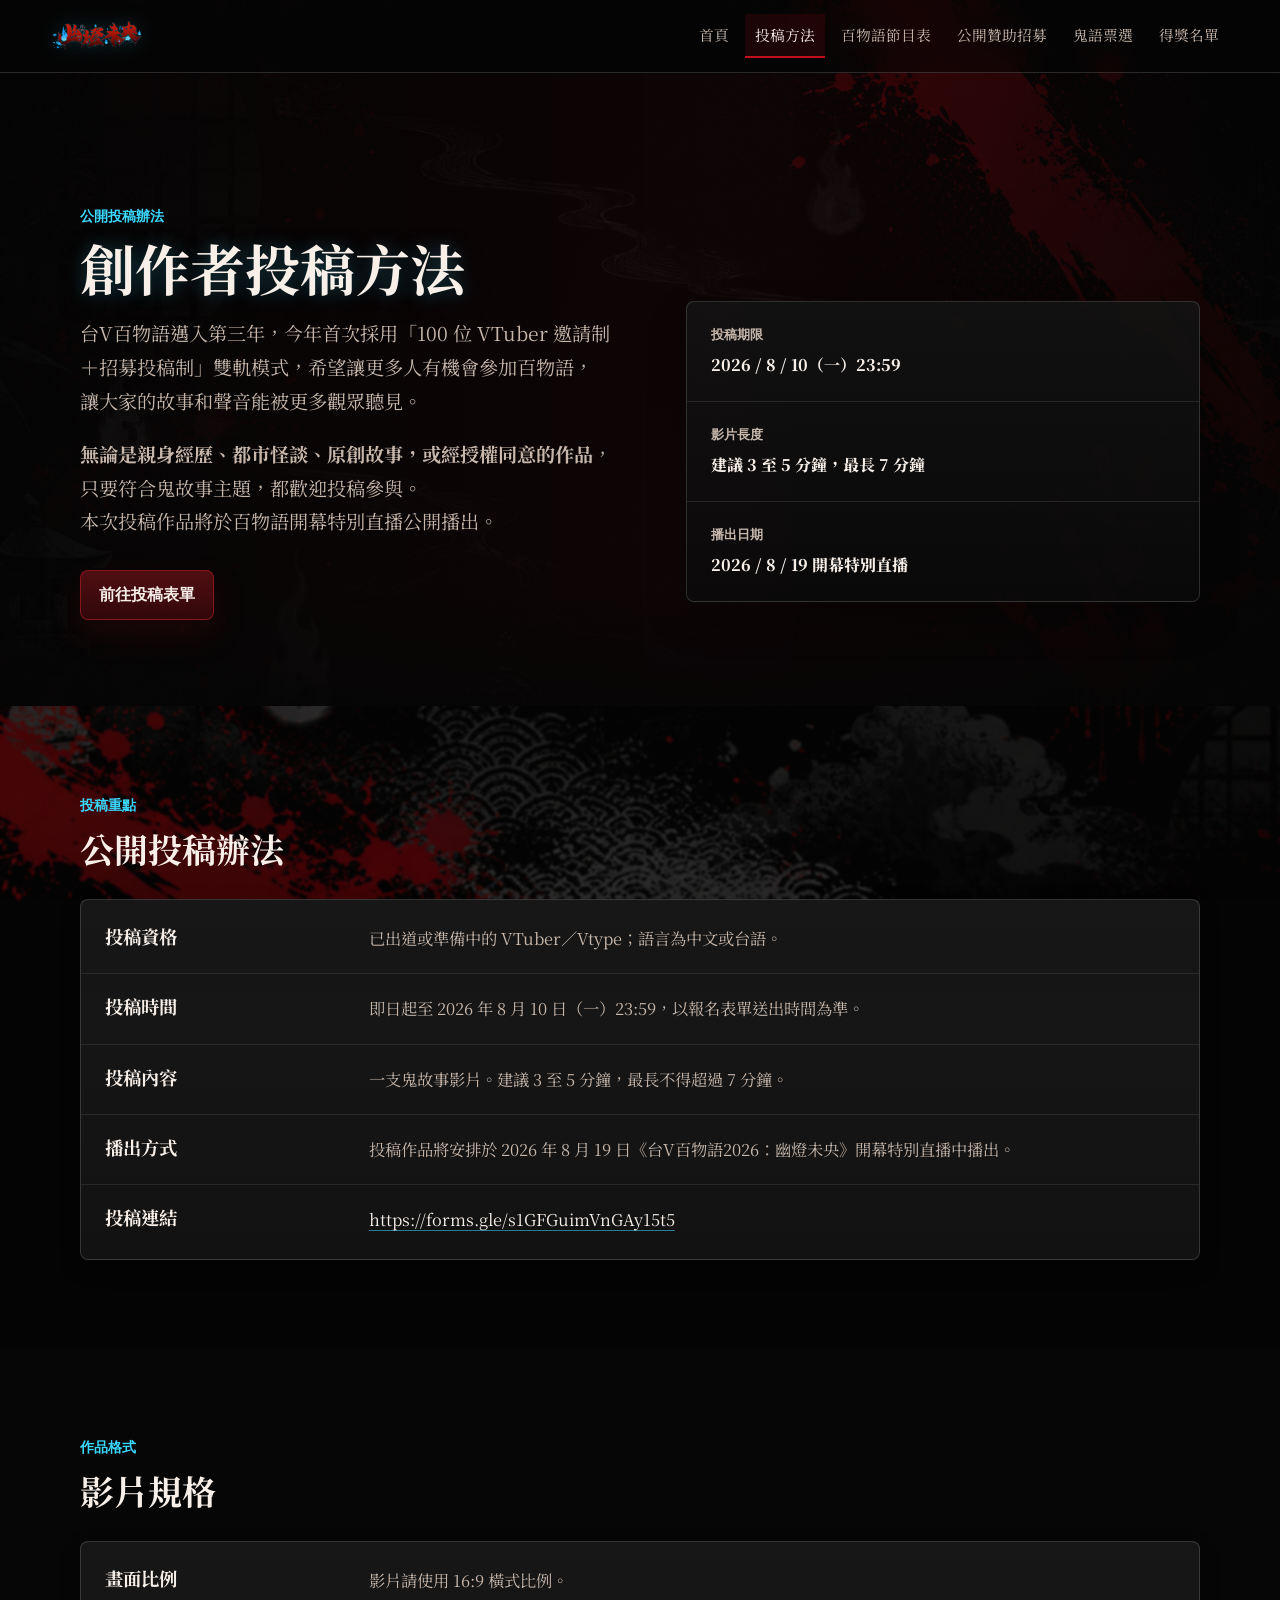
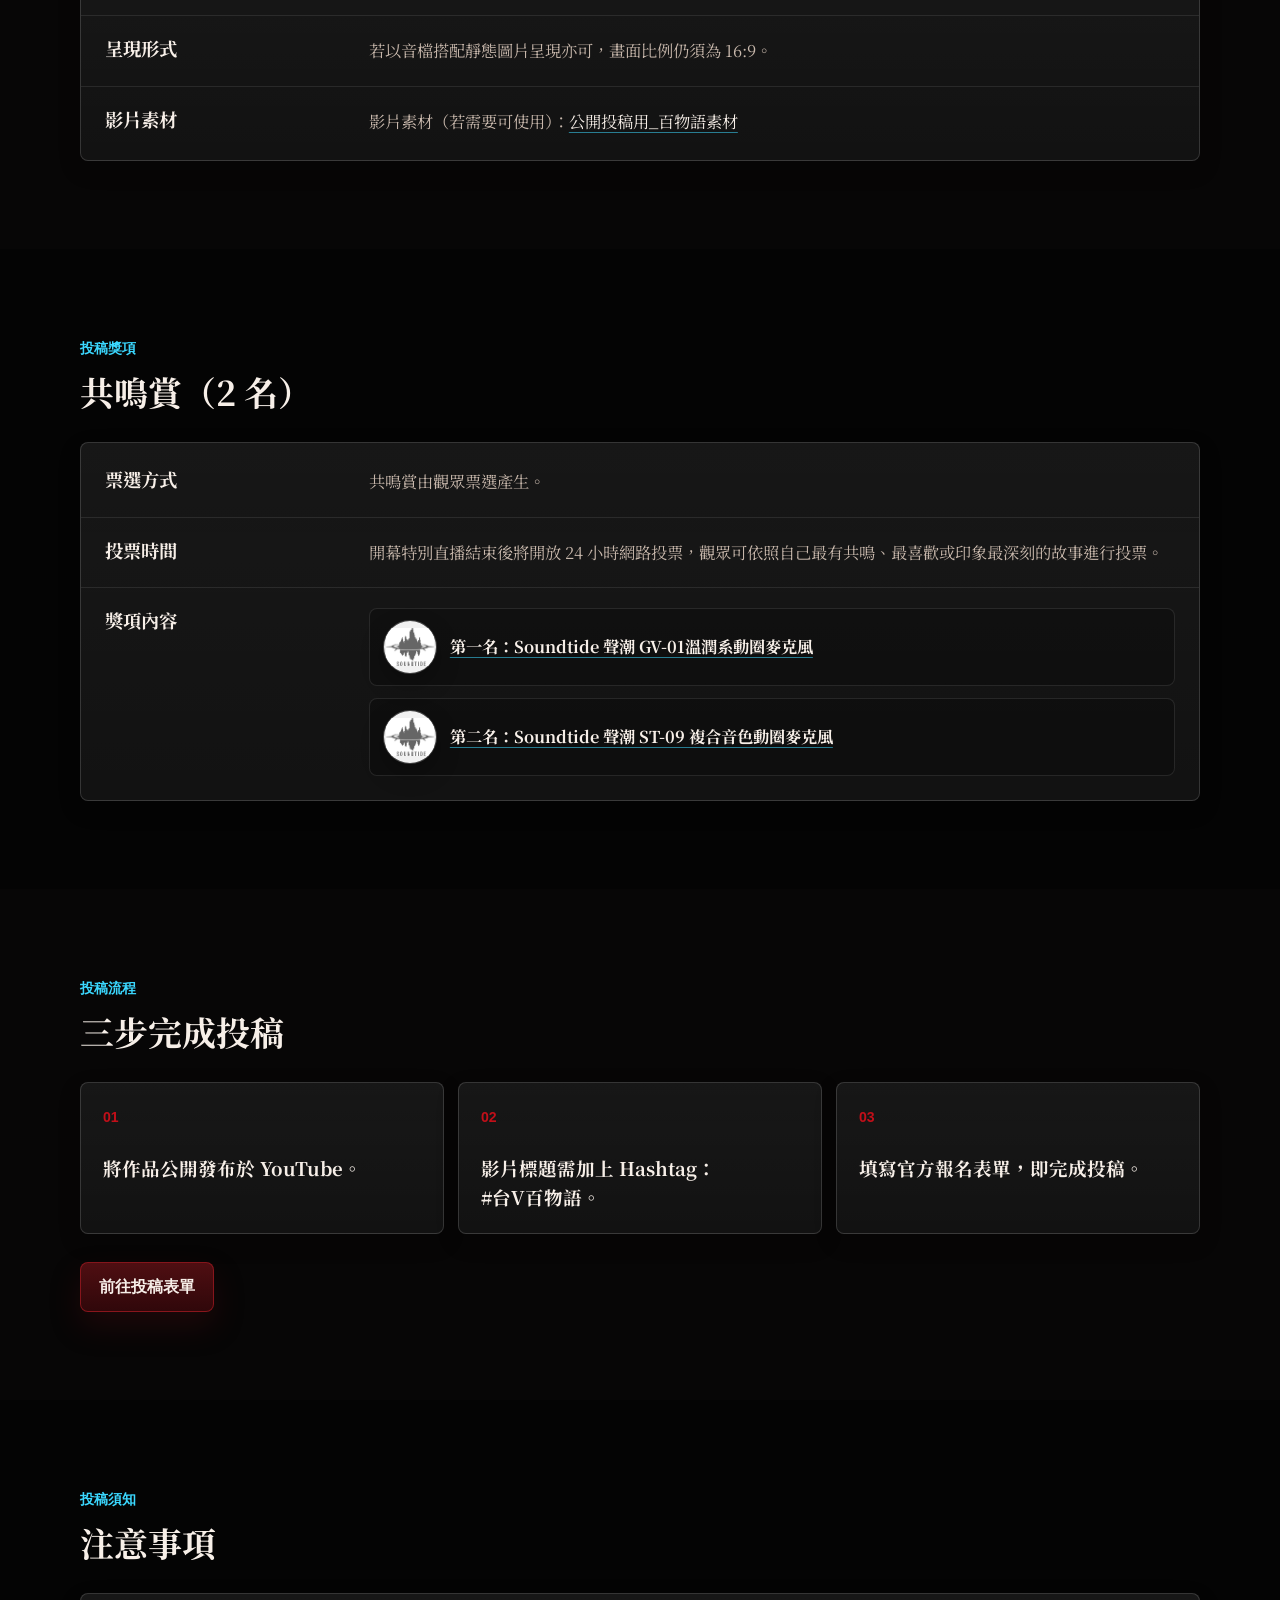
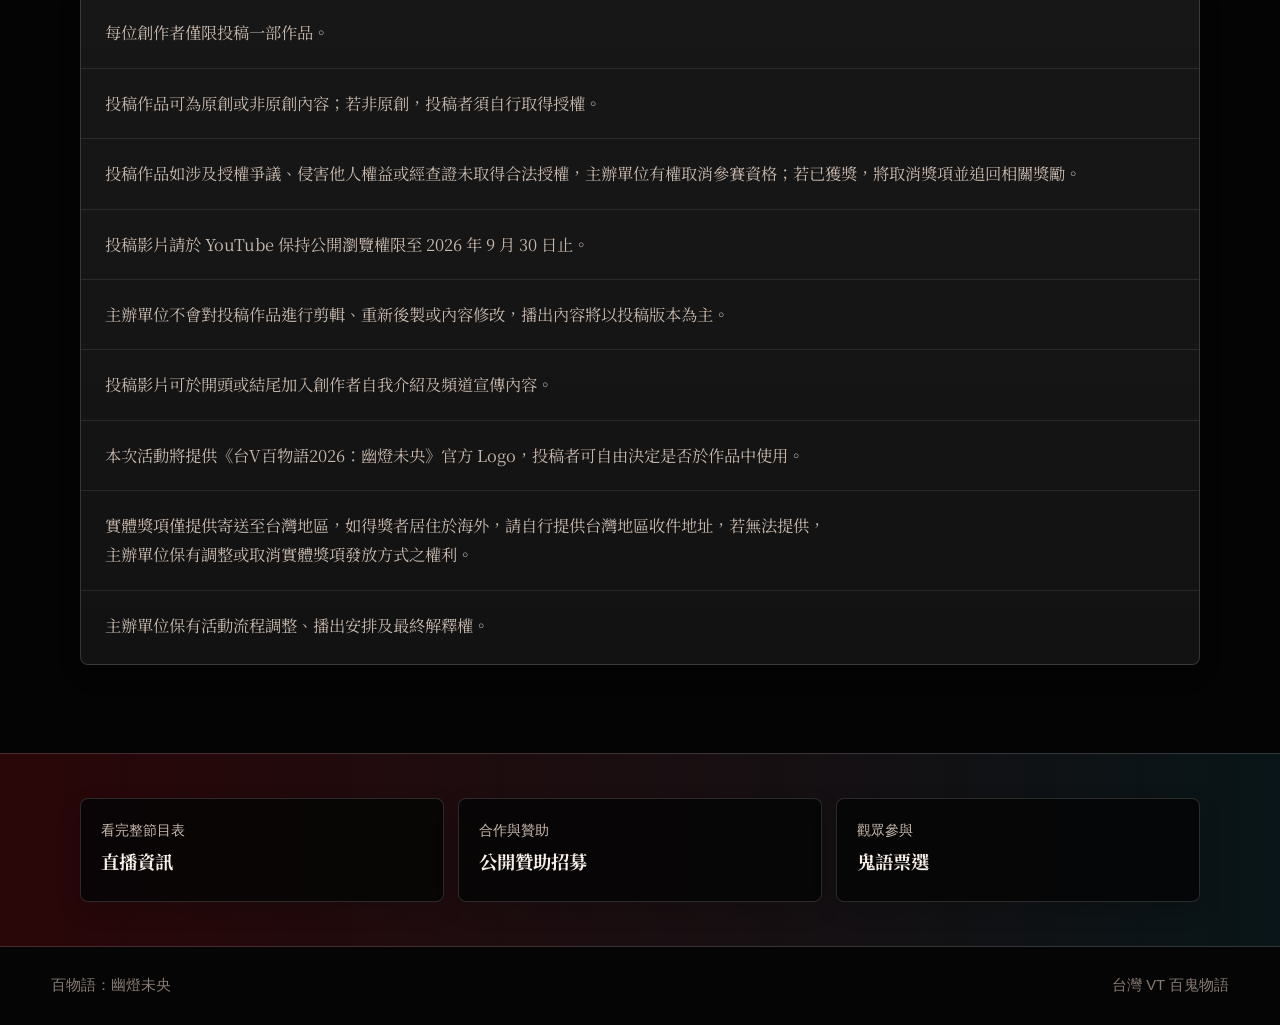
==== submission.html @ 9cfdb2f9 "Add files via upload v1.2" ====
<!doctype html>
<html lang="zh-Hant">
  <head>
    <meta charset="utf-8" />
    <meta name="viewport" content="width=device-width, initial-scale=1" />
    <title>投稿方法 | 百物語：幽燈未央</title>
    <meta
      name="description"
      content="《台V百物語2026：幽燈未央》公開投稿辦法。投稿資格、影片規格、投稿流程與注意事項整理。"
    />
    <link rel="preconnect" href="https://fonts.googleapis.com" />
    <link rel="preconnect" href="https://fonts.gstatic.com" crossorigin />
    <link
      href="https://fonts.googleapis.com/css2?family=Noto+Serif+TC:wght@400;700;900&display=swap"
      rel="stylesheet"
    />
    <link rel="stylesheet" href="./styles.css" />
  </head>
  <body>
    <header class="site-header">
      <a class="brand" href="./index.html" aria-label="百物語首頁">
        <img class="brand-logo" src="./assets/ee-logo.png" alt="百物語：幽燈未央" />
      </a>
      <nav class="site-nav" aria-label="主要分頁">
        <a href="./index.html">首頁</a>
        <a href="./submission.html" aria-current="page">投稿方法</a>
        <a href="./schedule.html">百物語節目表</a>
        <a href="./sponsor.html">公開贊助招募</a>
        <a href="./vote.html">鬼語票選</a>
        <a href="./winners.html">得獎名單</a>
      </nav>
    </header>

    <main id="submission">
      <section class="subpage-hero" aria-labelledby="submission-title">
        <div class="section-inner subpage-hero-inner">
          <div class="subpage-copy">
            <p class="eyebrow">公開投稿辦法</p>
            <h1 id="submission-title">
              <span class="title-line">創作者投稿方法</span>
            </h1>
            <p class="page-summary">
              台V百物語邁入第三年，今年首次採用「100 位 VTuber 邀請制＋招募投稿制」雙軌模式，希望讓更多人有機會參加百物語，讓大家的故事和聲音能被更多觀眾聽見。
            </p>
            <p class="page-summary">
              <strong>無論是親身經歷、都市怪談、原創故事，或經授權同意的作品</strong>，只要符合鬼故事主題，都歡迎投稿參與。本次投稿作品將於百物語開幕特別直播公開播出。
            </p>
            <div class="hero-actions">
              <a class="button primary" href="https://forms.gle/s1GFGuimVnGAy15t5" target="_blank" rel="noreferrer">前往投稿表單</a>
            </div>
          </div>

          <aside class="submission-cta" aria-label="投稿重點">
            <dl>
              <div>
                <dt>投稿期限</dt>
                <dd>2026 / 8 / 10（一）23:59</dd>
              </div>
              <div>
                <dt>影片長度</dt>
                <dd>建議 3 至 5 分鐘，最長 7 分鐘</dd>
              </div>
              <div>
                <dt>播出日期</dt>
                <dd>2026 / 8 / 19 開幕特別直播</dd>
              </div>
            </dl>
          </aside>
        </div>
      </section>

      <section class="section-band" aria-labelledby="details-title">
        <div class="section-inner">
          <div class="section-heading">
            <p class="eyebrow">投稿重點</p>
            <h2 id="details-title"><span class="title-line">公開投稿辦法</span></h2>
          </div>
          <article class="submission-info-card">
            <div class="info-row">
              <h3>投稿資格</h3>
              <p>已出道或準備中的 VTuber／Vtype；語言為中文或台語。</p>
            </div>
            <div class="info-row">
              <h3>投稿時間</h3>
              <p>即日起至 2026 年 8 月 10 日（一）23:59，以報名表單送出時間為準。</p>
            </div>
            <div class="info-row">
              <h3>投稿內容</h3>
              <p>一支鬼故事影片。建議 3 至 5 分鐘，最長不得超過 7 分鐘。</p>
            </div>
            <div class="info-row">
              <h3>播出方式</h3>
              <p>投稿作品將安排於 2026 年 8 月 19 日《台V百物語2026：幽燈未央》開幕特別直播中播出。</p>
            </div>
            <div class="info-row">
              <h3>投稿連結</h3>
              <p><a class="inline-link" href="https://forms.gle/s1GFGuimVnGAy15t5" target="_blank" rel="noreferrer">https://forms.gle/s1GFGuimVnGAy15t5</a></p>
            </div>
          </article>
        </div>
      </section>

      <section class="section-band" aria-labelledby="spec-title">
        <div class="section-inner">
          <div class="section-heading">
            <p class="eyebrow">作品格式</p>
            <h2 id="spec-title"><span class="title-line">影片規格</span></h2>
          </div>
          <article class="submission-info-card spec-list">
            <div class="info-row">
              <h3>畫面比例</h3>
              <p>影片請使用 16:9 橫式比例。</p>
            </div>
            <div class="info-row">
              <h3>呈現形式</h3>
              <p>若以音檔搭配靜態圖片呈現亦可，畫面比例仍須為 16:9。</p>
            </div>
            <div class="info-row">
              <h3>影片素材</h3>
              <p>影片素材（若需要可使用）：<a class="inline-link" href="https://drive.google.com/drive/folders/1rFMM-yESCsVcdBQYsyGL1mBc983gBFST?usp=sharing" target="_blank" rel="noreferrer">公開投稿用_百物語素材</a></p>
            </div>
          </article>
        </div>
      </section>

      <section class="section-band" aria-labelledby="award-title">
        <div class="section-inner">
          <div class="section-heading">
            <p class="eyebrow">投稿獎項</p>
            <h2 id="award-title"><span class="title-line">共鳴賞（2 名）</span></h2>
          </div>
          <article class="submission-info-card">
            <div class="info-row">
              <h3>票選方式</h3>
              <p>共鳴賞由觀眾票選產生。</p>
            </div>
            <div class="info-row">
              <h3>投票時間</h3>
              <p>開幕特別直播結束後將開放 24 小時網路投票，觀眾可依照自己最有共鳴、最喜歡或印象最深刻的故事進行投票。</p>
            </div>
            <div class="info-row prize-row">
              <h3>獎項內容</h3>
              <div class="prize-list">
                <div class="prize-card">
                  <span class="sponsor-dot">
                    <img src="./assets/soundtide2.jpg" alt="Soundtide 聲潮" />
                  </span>
                  <p><a class="inline-link" href="https://soundtide.tw/item/gv-01" target="_blank" rel="noreferrer">第一名：Soundtide 聲潮  GV-01溫潤系動圈麥克風</a></p>
                </div>
                <div class="prize-card">
                  <span class="sponsor-dot">
                    <img src="./assets/soundtide2.jpg" alt="Soundtide 聲潮" />
                  </span>
                  <p><a class="inline-link" href="https://soundtide.tw/item/st-09" target="_blank" rel="noreferrer">第二名：Soundtide 聲潮  ST-09 複合音色動圈麥克風</a></p>
                </div>
              </div>
            </div>
          </article>
        </div>
      </section>

      <section class="section-band" aria-labelledby="steps-title">
        <div class="section-inner">
          <div class="section-heading">
            <p class="eyebrow">投稿流程</p>
            <h2 id="steps-title"><span class="title-line">三步完成投稿</span></h2>
          </div>
          <ol class="step-list">
            <li>
              <span>01</span>
              <strong>將作品公開發布於 YouTube。</strong>
            </li>
            <li>
              <span>02</span>
              <strong>影片標題需加上 Hashtag：<br />#台V百物語。</strong>
            </li>
            <li>
              <span>03</span>
              <strong>填寫官方報名表單，即完成投稿。</strong>
            </li>
          </ol>
          <div class="section-actions">
            <a class="button primary" href="https://forms.gle/s1GFGuimVnGAy15t5" target="_blank" rel="noreferrer">前往投稿表單</a>
          </div>
        </div>
      </section>

      <section class="section-band" aria-labelledby="notice-title">
        <div class="section-inner">
          <div class="section-heading">
            <p class="eyebrow">投稿須知</p>
            <h2 id="notice-title"><span class="title-line">注意事項</span></h2>
          </div>
          <article class="submission-info-card notice-list">
            <div class="info-row">
              <p>每位創作者僅限投稿一部作品。</p>
            </div>
            <div class="info-row">
              <p>投稿作品可為原創或非原創內容；若非原創，投稿者須自行取得授權。</p>
            </div>
            <div class="info-row">
              <p>投稿作品如涉及授權爭議、侵害他人權益或經查證未取得合法授權，主辦單位有權取消參賽資格；若已獲獎，將取消獎項並追回相關獎勵。</p>
            </div>
            <div class="info-row">
              <p>投稿影片請於 YouTube 保持公開瀏覽權限至 2026 年 9 月 30 日止。</p>
            </div>
            <div class="info-row">
              <p>主辦單位不會對投稿作品進行剪輯、重新後製或內容修改，播出內容將以投稿版本為主。</p>
            </div>
            <div class="info-row">
              <p>投稿影片可於開頭或結尾加入創作者自我介紹及頻道宣傳內容。</p>
            </div>
            <div class="info-row">
              <p>本次活動將提供《台V百物語2026：幽燈未央》官方 Logo，投稿者可自由決定是否於作品中使用。</p>
            </div>
            <div class="info-row">
              <p>實體獎項僅提供寄送至台灣地區，如得獎者居住於海外，請自行提供台灣地區收件地址，若無法提供，主辦單位保有調整或取消實體獎項發放方式之權利。</p>
            </div>
            <div class="info-row">
              <p>主辦單位保有活動流程調整、播出安排及最終解釋權。</p>
            </div>
          </article>
        </div>
      </section>
    </main>

    <section class="quick-links" aria-label="其他分頁">
      <div class="section-inner quick-links-inner">
        <a href="./schedule.html">
          <span>看完整節目表</span>
          <strong>直播資訊</strong>
        </a>
        <a href="./sponsor.html">
          <span>合作與贊助</span>
          <strong>公開贊助招募</strong>
        </a>
        <a href="./vote.html">
          <span>觀眾參與</span>
          <strong>鬼語票選</strong>
        </a>
      </div>
    </section>

    <footer class="site-footer">
      <p>百物語：幽燈未央</p>
      <p>台灣 VT 百鬼物語</p>
    </footer>
  </body>
</html>
---- styles.css ----
:root {
  color-scheme: dark;
  --ink: #050505;
  --panel: #101010;
  --panel-soft: #171312;
  --line: rgba(255, 255, 255, 0.15);
  --text: #f7efe8;
  --muted: #c8b8ac;
  --dim: #897b73;
  --red: #c20f19;
  --red-deep: #72080d;
  --button-muted: #6f1318;
  --cyan: #3bd8ff;
  --gold: #d6b46a;
  --shadow: rgba(0, 0, 0, 0.65);
}

* {
  box-sizing: border-box;
}

html {
  max-width: 100%;
  overflow-x: hidden;
  overflow-x: clip;
  scroll-behavior: smooth;
  -webkit-text-size-adjust: 100%;
  text-size-adjust: 100%;
}

body {
  position: relative;
  margin: 0;
  max-width: 100%;
  overflow-x: hidden;
  overflow-x: clip;
  background: var(--ink);
  color: var(--text);
  font-family:
    "Noto Serif TC",
    "Microsoft JhengHei",
    "PingFang TC",
    serif;
  line-height: 1.75;
}

body::before {
  content: "";
  position: fixed;
  inset: 0;
  z-index: -2;
  background:
    linear-gradient(180deg, rgba(5, 5, 5, 0.17), rgba(5, 5, 5, 0.31)),
    linear-gradient(90deg, rgba(5, 5, 5, 0.05), rgba(5, 5, 5, 0.23)),
    url("./assets/main-visual-background.jpg") center top / cover no-repeat,
    var(--ink);
  pointer-events: none;
}

body::after {
  content: "";
  position: fixed;
  inset: 0;
  z-index: -1;
  background: rgba(5, 5, 5, 0.1);
  pointer-events: none;
}

a {
  color: inherit;
}

.site-header {
  position: sticky;
  top: 0;
  z-index: 20;
  display: flex;
  align-items: center;
  justify-content: space-between;
  gap: 24px;
  padding: 14px clamp(18px, 4vw, 56px);
  border-bottom: 1px solid var(--line);
  background: rgba(5, 5, 5, 0.82);
  backdrop-filter: blur(16px);
}

.brand {
  display: inline-flex;
  align-items: center;
  text-decoration: none;
  min-width: 96px;
}

.brand-logo {
  width: 92px;
  height: auto;
  object-fit: contain;
  transform: translateY(3px);
  filter: drop-shadow(0 0 10px rgba(59, 216, 255, 0.18));
}

.site-nav {
  display: flex;
  align-items: center;
  justify-content: flex-end;
  gap: 6px;
  flex-wrap: wrap;
}

.site-nav a {
  padding: 8px 10px;
  border-bottom: 2px solid transparent;
  color: var(--muted);
  font-size: 0.92rem;
  text-decoration: none;
  transition:
    border-color 160ms ease,
    color 160ms ease,
    background 160ms ease;
}

.site-nav a:hover,
.site-nav a:focus-visible,
.site-nav a[aria-current="page"] {
  color: var(--text);
  border-color: var(--red);
  background: rgba(194, 15, 25, 0.12);
}

.hero {
  position: relative;
  min-height: 88vh;
  display: grid;
  align-items: end;
  padding: 120px clamp(20px, 6vw, 84px) 72px;
  background:
    linear-gradient(90deg, rgba(4, 4, 4, 0.78) 0%, rgba(4, 4, 4, 0.48) 48%, rgba(4, 4, 4, 0.72) 100%),
    linear-gradient(180deg, rgba(4, 4, 4, 0.08) 0%, rgba(4, 4, 4, 0.58) 100%);
  overflow: hidden;
}

.hero::after {
  content: "";
  position: absolute;
  inset: auto 0 0;
  height: 130px;
  background: linear-gradient(180deg, rgba(5, 5, 5, 0), var(--ink));
  pointer-events: none;
}

.hero-shade {
  position: absolute;
  inset: 0;
  background:
    radial-gradient(circle at 20% 78%, rgba(59, 216, 255, 0.16), transparent 24%),
    radial-gradient(circle at 82% 20%, rgba(194, 15, 25, 0.22), transparent 34%);
  mix-blend-mode: screen;
  pointer-events: none;
}

.hero-bg-logo {
  position: absolute;
  top: 47%;
  left: 50%;
  z-index: 0;
  width: min(1227px, 64.8vw);
  height: auto;
  opacity: 0.59;
  transform: translate(-50%, -50%);
  filter:
    drop-shadow(0 0 28px rgba(59, 216, 255, 0.3))
    drop-shadow(0 0 54px rgba(194, 15, 25, 0.28));
  pointer-events: none;
}

.hero-content {
  position: relative;
  z-index: 1;
  width: min(920px, 100%);
}

.eyebrow {
  margin: 0 0 10px;
  color: var(--cyan);
  font-family:
    "Noto Sans TC",
    "Microsoft JhengHei",
    sans-serif;
  font-size: 0.85rem;
  font-weight: 700;
  letter-spacing: 0;
}

h1,
h2,
h3,
p {
  overflow-wrap: break-word;
  word-break: keep-all;
}

h1 {
  margin: 0;
  color: var(--text);
  font-size: clamp(2.05rem, 4.3vw, 4.65rem);
  line-height: 1.05;
  letter-spacing: 0;
  text-shadow:
    0 0 18px rgba(59, 216, 255, 0.3),
    0 8px 24px var(--shadow);
}

#hero-title {
  opacity: 0.9;
}

.title-line {
  display: inline-block;
  max-width: 100%;
}

.title-break {
  display: block;
  max-width: 100%;
}

h2 {
  margin: 0;
  font-size: clamp(1.35rem, 2.65vw, 2.8rem);
  line-height: 1.22;
  letter-spacing: 0;
}

h3 {
  margin: 0;
  font-size: 1.15rem;
  line-height: 1.35;
  letter-spacing: 0;
}

.hero-copy {
  width: min(650px, 100%);
  margin: 22px 0 0;
  color: var(--text);
  font-size: clamp(1.1rem, 2vw, 1.45rem);
  text-shadow: 0 3px 16px var(--shadow);
}

.hero-actions {
  display: flex;
  flex-wrap: wrap;
  gap: 12px;
  margin-top: 32px;
}

.button {
  display: inline-flex;
  align-items: center;
  justify-content: center;
  min-height: 46px;
  padding: 10px 18px;
  border: 1px solid var(--line);
  border-radius: 8px;
  font-family:
    "Noto Sans TC",
    "Microsoft JhengHei",
    sans-serif;
  font-weight: 700;
  text-decoration: none;
  transition:
    border-color 160ms ease,
    background 160ms ease,
    color 160ms ease,
    box-shadow 160ms ease,
    transform 160ms ease;
}

.button.primary,
.button.secondary {
  border-color: rgba(147, 24, 31, 0.86);
  background: linear-gradient(180deg, rgba(111, 19, 24, 0.7), rgba(67, 9, 13, 0.7));
  color: #f7eee8;
  box-shadow: 0 14px 30px rgba(90, 10, 14, 0.25);
}

.button:hover,
.button:focus-visible {
  border-color: rgba(214, 21, 32, 0.95);
  background: linear-gradient(180deg, rgba(211, 21, 32, 0.82), rgba(143, 9, 17, 0.82));
  color: #fff9f5;
  box-shadow: 0 16px 36px rgba(143, 9, 17, 0.36);
}

.event-facts {
  display: grid;
  grid-template-columns: repeat(3, minmax(0, 1fr));
  gap: 1px;
  width: min(720px, 100%);
  margin: 38px 0 0;
  padding: 1px;
  border: 1px solid var(--line);
  background: rgba(255, 255, 255, 0.08);
}

.event-facts div {
  padding: 14px 16px;
  background: rgba(5, 5, 5, 0.85);
}

.event-facts dt {
  color: var(--dim);
  font-family:
    "Noto Sans TC",
    "Microsoft JhengHei",
    sans-serif;
  font-size: 0.78rem;
}

.event-facts dd {
  margin: 2px 0 0;
  color: var(--text);
  font-weight: 800;
}

.organizers {
  display: flex;
  flex-wrap: wrap;
  align-items: baseline;
  gap: 10px;
  width: min(720px, 100%);
  margin-top: 12px;
  padding: 8px 12px;
  border: 1px solid rgba(255, 255, 255, 0.12);
  background: rgba(5, 5, 5, 0.85);
  font-family:
    "Noto Sans TC",
    "Microsoft JhengHei",
    sans-serif;
}

.organizers span {
  color: var(--dim);
  font-size: 0.82rem;
  font-weight: 700;
}

.organizers a {
  color: var(--dim);
  font-size: 0.82rem;
  font-weight: 700;
  text-decoration: none;
}

.organizers a:hover,
.organizers a:focus-visible {
  color: var(--text);
  text-decoration: underline;
  text-decoration-color: rgba(255, 255, 255, 0.28);
  text-underline-offset: 3px;
}

.section-inner {
  width: min(1120px, calc(100% - 40px));
  margin: 0 auto;
}

.poster-intro {
  position: relative;
  min-height: 500px;
  display: grid;
  align-items: end;
  padding: 90px 0;
  background:
    linear-gradient(90deg, rgba(5, 5, 5, 0.92), rgba(5, 5, 5, 0.38) 58%, rgba(5, 5, 5, 0.84)),
    linear-gradient(180deg, var(--ink), rgba(5, 5, 5, 0.2), var(--ink)),
    url("./assets/poster-figure.png") center / cover no-repeat;
}

.poster-intro-inner {
  position: relative;
  z-index: 3;
  width: min(920px, calc(100% - 40px));
}

.poster-candle-stack {
  position: absolute;
  top: 64%;
  left: 50%;
  z-index: 2;
  width: clamp(78px, 6.8vw, 118px);
  aspect-ratio: 1 / 2;
  transform: translate(-50%, -50%);
  filter:
    drop-shadow(0 0 18px rgba(255, 210, 150, 0.28))
    drop-shadow(0 16px 34px rgba(0, 0, 0, 0.55));
  pointer-events: none;
}

.candle-layer {
  position: absolute;
  inset: 0;
  width: 100%;
  height: 100%;
  object-fit: contain;
}

.candle-base {
  z-index: 1;
  transform: scale(1.3);
}

.candle-flame {
  z-index: 2;
  opacity: 0.5;
  transform: scale(1.15);
}

.poster-intro h2 {
  max-width: 840px;
  text-shadow: 0 6px 28px var(--shadow);
}

.poster-intro p:last-child {
  max-width: 760px;
  margin: 22px 0 0;
  color: var(--muted);
  font-size: clamp(1.05rem, 2vw, 1.28rem);
}

.section-band {
  padding: 88px 0;
  background: rgba(5, 5, 5, 0.48);
  backdrop-filter: blur(1px);
}

.section-band:nth-of-type(odd) {
  background: rgba(14, 10, 10, 0.42);
}

.text-grid {
  display: grid;
  grid-template-columns: minmax(220px, 0.75fr) minmax(0, 1.25fr);
  gap: clamp(28px, 6vw, 72px);
  align-items: start;
}

.prose {
  color: var(--muted);
  font-size: clamp(1rem, 1.5vw, 1.15rem);
}

.prose p {
  margin: 0 0 18px;
}

.section-heading {
  margin-bottom: 30px;
}

.action-grid {
  display: grid;
  grid-template-columns: repeat(3, minmax(0, 1fr));
  gap: 16px;
}

.action-grid article,
.timeline article,
.quick-links a {
  border: 1px solid var(--line);
  border-radius: 8px;
  background:
    linear-gradient(180deg, rgba(255, 255, 255, 0.045), rgba(255, 255, 255, 0.018)),
    rgba(16, 16, 16, 0.85);
  box-shadow: 0 8px 22px rgba(0, 0, 0, 0.18);
  transition:
    border-color 160ms ease,
    background 160ms ease,
    box-shadow 160ms ease;
}

.action-grid article {
  min-height: 210px;
  padding: 24px;
}

.action-number {
  display: block;
  margin-bottom: 42px;
  color: var(--red);
  font-family:
    "Noto Sans TC",
    "Microsoft JhengHei",
    sans-serif;
  font-size: 0.86rem;
  font-weight: 800;
}

.action-grid p,
.timeline p {
  margin: 12px 0 0;
  color: var(--muted);
}

.action-grid article:hover,
.action-grid article:focus-within,
.timeline article:hover,
.timeline article:focus-within,
.quick-links a:hover,
.quick-links a:focus-visible {
  border-color: rgba(255, 255, 255, 0.34);
  background:
    linear-gradient(180deg, rgba(255, 255, 255, 0.068), rgba(255, 255, 255, 0.026)),
    rgba(22, 18, 18, 0.85);
  box-shadow:
    0 18px 32px rgba(0, 0, 0, 0.26),
    0 0 0 1px rgba(59, 216, 255, 0.04);
}

.button:active,
.quick-links a:active {
  transform: translateY(1px);
}

.inline-link {
  color: var(--text);
  text-decoration: underline;
  text-decoration-color: rgba(59, 216, 255, 0.54);
  text-decoration-thickness: 1px;
  text-underline-offset: 4px;
  transition:
    color 160ms ease,
    text-decoration-color 160ms ease;
}

.inline-link:hover,
.inline-link:focus-visible {
  color: var(--cyan);
  text-decoration-color: currentColor;
}

@media (prefers-reduced-motion: reduce) {
  *,
  *::before,
  *::after {
    transition-duration: 0.01ms !important;
    animation-duration: 0.01ms !important;
    animation-iteration-count: 1 !important;
  }
}

.schedule-heading {
  display: flex;
  align-items: end;
  justify-content: space-between;
  gap: 20px;
}

.text-link {
  color: var(--cyan);
  font-family:
    "Noto Sans TC",
    "Microsoft JhengHei",
    sans-serif;
  font-weight: 800;
  text-decoration: none;
  border-bottom: 1px solid currentColor;
}

.timeline {
  display: grid;
  gap: 18px;
}

.schedule-week {
  display: grid;
  grid-template-columns: repeat(3, minmax(0, 1fr));
  gap: 14px;
}

.timeline article {
  padding: 22px;
}

.timeline time {
  display: inline-block;
  margin-bottom: 10px;
  color: var(--gold);
  font-family:
    "Noto Sans TC",
    "Microsoft JhengHei",
    sans-serif;
  font-weight: 800;
}

.quick-links {
  padding: 44px 0;
  border-block: 1px solid var(--line);
  background:
    linear-gradient(90deg, rgba(194, 15, 25, 0.2), rgba(59, 216, 255, 0.08)),
    rgba(5, 5, 5, 0.62);
}

.quick-links-inner {
  display: grid;
  grid-template-columns: repeat(3, minmax(0, 1fr));
  gap: 14px;
}

.quick-links a {
  min-height: 104px;
  padding: 20px;
  border: 1px solid var(--line);
  border-radius: 8px;
  background: rgba(5, 5, 5, 0.85);
  text-decoration: none;
}

.quick-links span {
  display: block;
  color: var(--muted);
  font-family:
    "Noto Sans TC",
    "Microsoft JhengHei",
    sans-serif;
  font-size: 0.86rem;
}

.quick-links strong {
  display: block;
  margin-top: 6px;
  color: var(--text);
  font-size: 1.15rem;
  line-height: 1.35;
}

.site-footer {
  display: flex;
  justify-content: space-between;
  gap: 20px;
  padding: 26px clamp(20px, 4vw, 56px);
  color: var(--dim);
  background: var(--ink);
  font-family:
    "Noto Sans TC",
    "Microsoft JhengHei",
    sans-serif;
  font-size: 0.92rem;
}

.site-footer p {
  margin: 0;
}

.subpage-hero {
  position: relative;
  padding: 132px 0 86px;
  background:
    linear-gradient(90deg, rgba(5, 5, 5, 0.86), rgba(28, 8, 10, 0.46) 56%, rgba(5, 5, 5, 0.76)),
    linear-gradient(180deg, rgba(5, 5, 5, 0.16), rgba(5, 5, 5, 0.7));
  overflow: hidden;
}

.subpage-hero::after {
  content: "";
  position: absolute;
  inset: auto 0 0;
  height: 120px;
  background: linear-gradient(180deg, rgba(5, 5, 5, 0), rgba(5, 5, 5, 0.78));
  pointer-events: none;
}

.subpage-hero-inner {
  position: relative;
  z-index: 1;
  display: grid;
  grid-template-columns: minmax(0, 1fr) minmax(380px, 0.95fr);
  gap: clamp(34px, 5vw, 68px);
  align-items: end;
}

.subpage-copy {
  max-width: 780px;
}

.page-summary {
  max-width: 720px;
  margin: 20px 0 0;
  color: var(--muted);
  font-size: clamp(1.03rem, 1.55vw, 1.2rem);
}

.submission-cta {
  min-width: 0;
  transform: translateY(-18px);
  border: 1px solid var(--line);
  border-radius: 8px;
  background:
    linear-gradient(180deg, rgba(255, 255, 255, 0.05), rgba(255, 255, 255, 0.018)),
    rgba(5, 5, 5, 0.85);
  box-shadow: 0 18px 38px rgba(0, 0, 0, 0.28);
}

.submission-cta dl {
  margin: 0;
}

.submission-cta div {
  padding: 22px 24px;
  border-bottom: 1px solid rgba(255, 255, 255, 0.1);
}

.submission-cta div:last-child {
  border-bottom: 0;
}

.submission-cta dt,
.info-row p {
  color: var(--muted);
}

.submission-cta dt {
  font-family:
    "Noto Sans TC",
    "Microsoft JhengHei",
    sans-serif;
  font-size: 0.82rem;
  font-weight: 700;
}

.submission-cta dd {
  margin: 4px 0 0;
  color: var(--text);
  font-weight: 800;
}

.submission-info-card,
.step-list li {
  border: 1px solid var(--line);
  border-radius: 8px;
  background:
    linear-gradient(180deg, rgba(255, 255, 255, 0.045), rgba(255, 255, 255, 0.018)),
    rgba(16, 16, 16, 0.85);
  box-shadow: 0 8px 22px rgba(0, 0, 0, 0.18);
  transition:
    border-color 160ms ease,
    background 160ms ease,
    box-shadow 160ms ease;
}

.submission-info-card {
  padding: 4px 0;
}

.info-row {
  display: grid;
  grid-template-columns: minmax(120px, 0.3fr) minmax(0, 1fr);
  gap: 22px;
  padding: 20px 24px;
  border-bottom: 1px solid rgba(255, 255, 255, 0.09);
}

.info-row:last-child {
  border-bottom: 0;
}

.info-row h3,
.info-row p {
  margin: 0;
}

.info-row h3 {
  color: var(--text);
}

.info-row p {
  font-size: clamp(1.02rem, 1.2vw, 1.12rem);
  line-height: 1.8;
}

.prize-list {
  display: grid;
  gap: 12px;
}

.prize-card {
  display: flex;
  align-items: center;
  gap: 14px;
  min-height: 72px;
  padding: 12px 14px;
  border: 1px solid rgba(255, 255, 255, 0.1);
  border-radius: 8px;
  background: rgba(5, 5, 5, 0.28);
}

.prize-card p {
  margin: 0;
  color: var(--text);
  font-weight: 700;
  line-height: 1.55;
}

.sponsor-dot {
  flex: 0 0 auto;
  display: inline-flex;
  align-items: center;
  justify-content: center;
  width: 52px;
  height: 52px;
  border-radius: 50%;
  background: rgba(255, 255, 255, 0.94);
  overflow: hidden;
  box-shadow:
    0 0 0 1px rgba(255, 255, 255, 0.22),
    0 10px 24px rgba(0, 0, 0, 0.28);
}

.notice-list .info-row {
  grid-template-columns: 1fr;
}

.sponsor-dot img {
  width: 92%;
  height: 92%;
  object-fit: contain;
}

.step-list {
  display: grid;
  grid-template-columns: repeat(3, minmax(0, 1fr));
  gap: 14px;
  margin: 0;
  padding: 0;
  list-style: none;
}

.step-list li {
  min-height: 136px;
  padding: 22px;
}

.step-list span {
  display: block;
  margin-bottom: 24px;
  color: var(--red);
  font-family:
    "Noto Sans TC",
    "Microsoft JhengHei",
    sans-serif;
  font-size: 0.88rem;
  font-weight: 800;
}

.step-list strong {
  display: block;
  color: var(--text);
  font-size: clamp(1.16rem, 1.45vw, 1.32rem);
  line-height: 1.55;
}

.section-actions {
  margin-top: 28px;
}

.submission-info-card:hover,
.submission-info-card:focus-within,
.step-list li:hover,
.step-list li:focus-within,
.notice-list:hover,
.notice-list:focus-within {
  border-color: rgba(255, 255, 255, 0.34);
  background:
    linear-gradient(180deg, rgba(255, 255, 255, 0.068), rgba(255, 255, 255, 0.026)),
    rgba(22, 18, 18, 0.85);
  box-shadow:
    0 18px 32px rgba(0, 0, 0, 0.26),
    0 0 0 1px rgba(59, 216, 255, 0.04);
}

@media (max-width: 880px) {
  .site-header {
    align-items: flex-start;
    flex-direction: column;
    gap: 10px;
  }

  .site-nav {
    justify-content: flex-start;
  }

  .hero {
    min-height: 82vh;
    padding-top: 138px;
  }

  .event-facts,
  .action-grid,
  .schedule-week,
  .quick-links-inner,
  .text-grid,
  .subpage-hero-inner,
  .step-list {
    grid-template-columns: 1fr;
  }

  .action-grid article,
  .step-list li {
    min-height: auto;
  }

  .action-number {
    margin-bottom: 22px;
  }

}

@media (orientation: portrait) {
  body::before {
    background:
      linear-gradient(180deg, rgba(5, 5, 5, 0.22), rgba(5, 5, 5, 0.62)),
      linear-gradient(90deg, rgba(5, 5, 5, 0.08), rgba(5, 5, 5, 0.34)),
      url("./assets/main-visual-background.jpg") 62% top / auto 100vh no-repeat,
      var(--ink);
  }

  body::after {
    background: rgba(5, 5, 5, 0.02);
  }

  .section-band {
    background: rgba(5, 5, 5, 0.34);
  }

  .section-band:nth-of-type(odd) {
    background: rgba(14, 10, 10, 0.3);
  }
}

@media (max-width: 560px) {
  .site-header {
    position: relative;
    overflow-x: auto;
    padding: 14px 16px;
  }

  .brand {
    flex: 0 0 auto;
  }

  .site-nav {
    flex-wrap: nowrap;
    justify-content: flex-start;
    width: 100%;
    overflow-x: auto;
    scrollbar-width: none;
  }

  .site-nav::-webkit-scrollbar {
    display: none;
  }

  .site-nav a {
    flex: 0 0 auto;
    padding: 7px 8px;
    font-size: 0.86rem;
  }

  .hero {
    min-height: 760px;
    padding: 72px 18px 48px;
    background-position: center top;
  }

  .subpage-hero {
    padding: 78px 0 56px;
  }

  .page-summary {
    max-width: 100%;
  }

  .info-row {
    grid-template-columns: 1fr;
    gap: 6px;
    padding: 18px;
  }

  .hero-bg-logo {
    display: none;
  }

  .hero-content {
    min-width: 0;
    max-width: 100%;
  }

  h1 {
    font-size: clamp(2.35rem, 12vw, 3rem);
    word-break: normal;
  }

  #hero-title .title-line,
  .poster-intro .title-line {
    display: block;
    white-space: normal;
    word-break: normal;
  }

  #hero-title .title-line {
    max-width: 4.6em;
  }

  .hero-copy {
    max-width: 100%;
    font-size: clamp(1.02rem, 5vw, 1.18rem);
    word-break: normal;
  }

  .hero-actions {
    align-items: stretch;
    flex-direction: column;
  }

  .button {
    max-width: 100%;
    width: 100%;
  }

  .poster-intro {
    min-height: 560px;
    padding: 70px 0;
  }

  .poster-intro h2 {
    font-size: clamp(1.85rem, 8vw, 2.2rem);
  }

  .action-grid p,
  .timeline p {
    word-break: normal;
  }

  .poster-candle-stack {
    display: none;
  }

  .section-band {
    padding: 64px 0;
  }

  .section-inner,
  .poster-intro-inner {
    width: calc(100% - 32px);
  }

  .schedule-heading {
    align-items: flex-start;
    flex-direction: column;
  }

  .site-footer {
    flex-direction: column;
  }
}
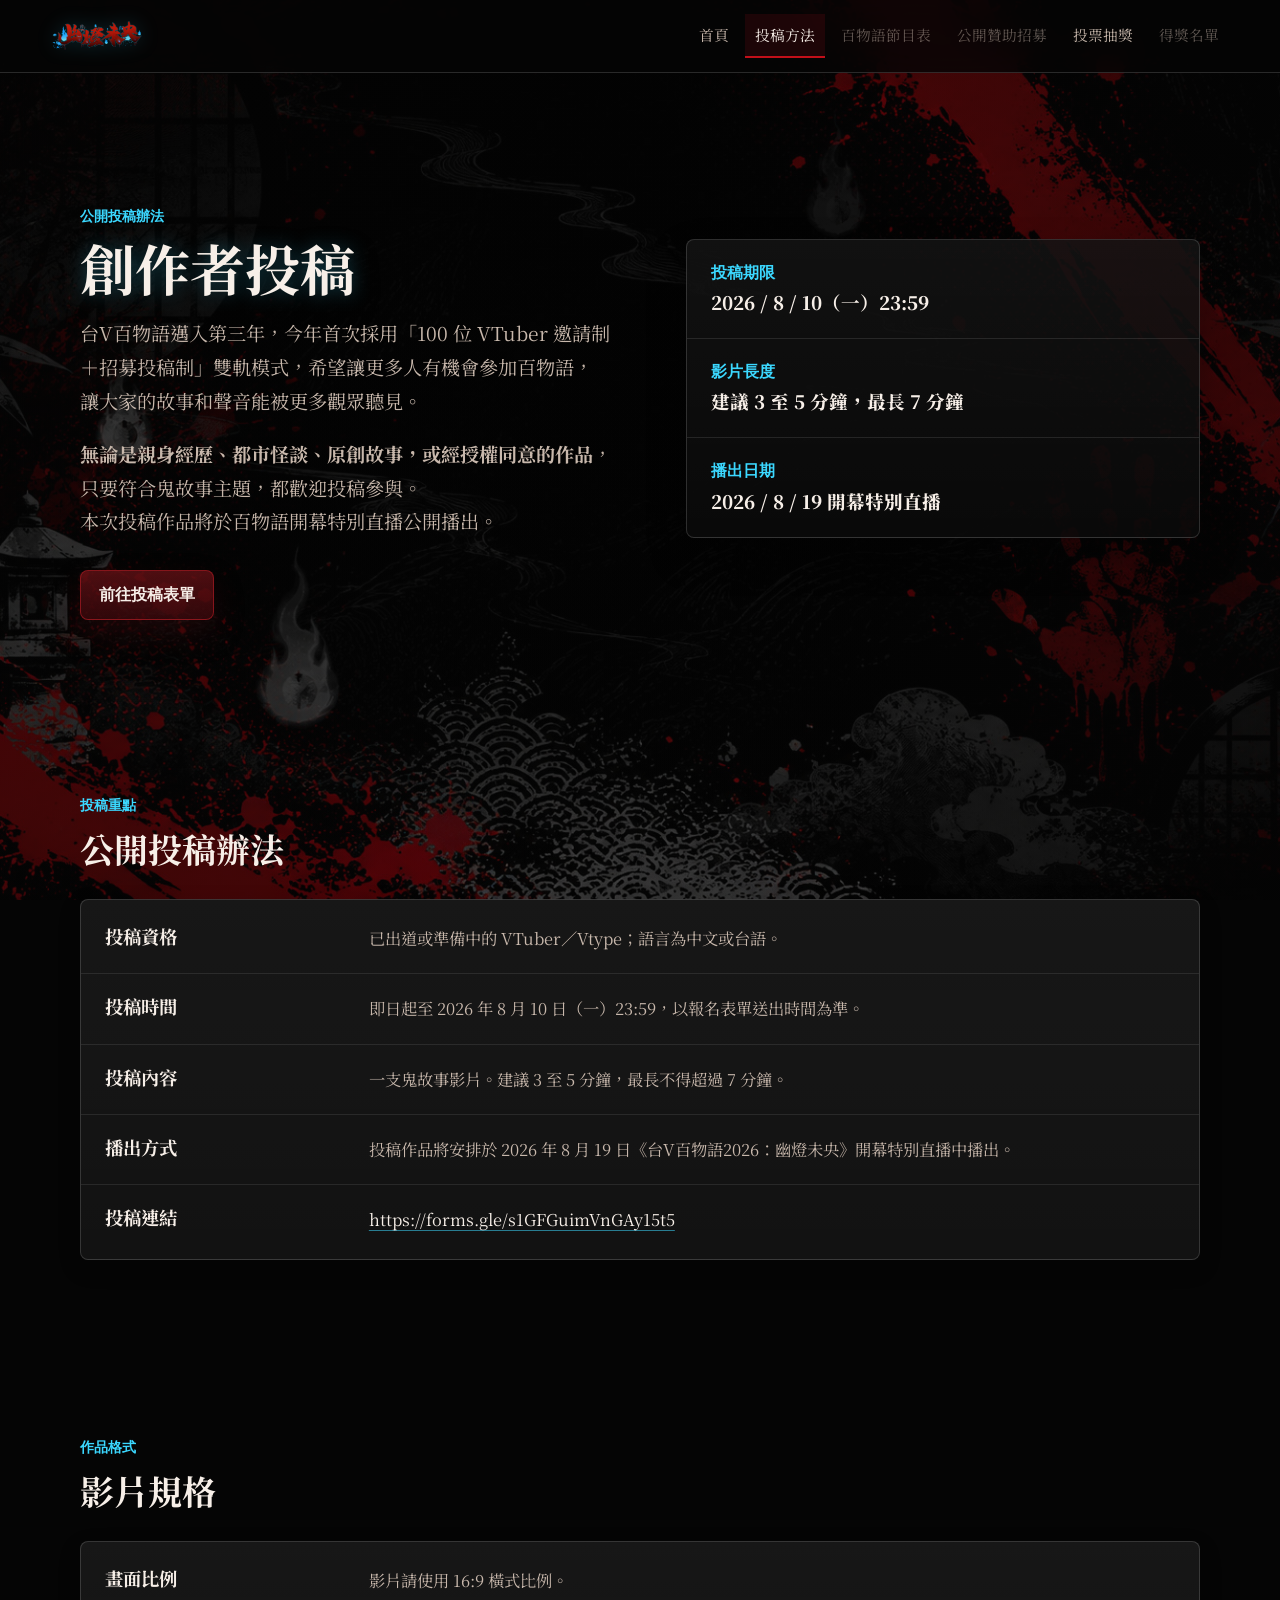
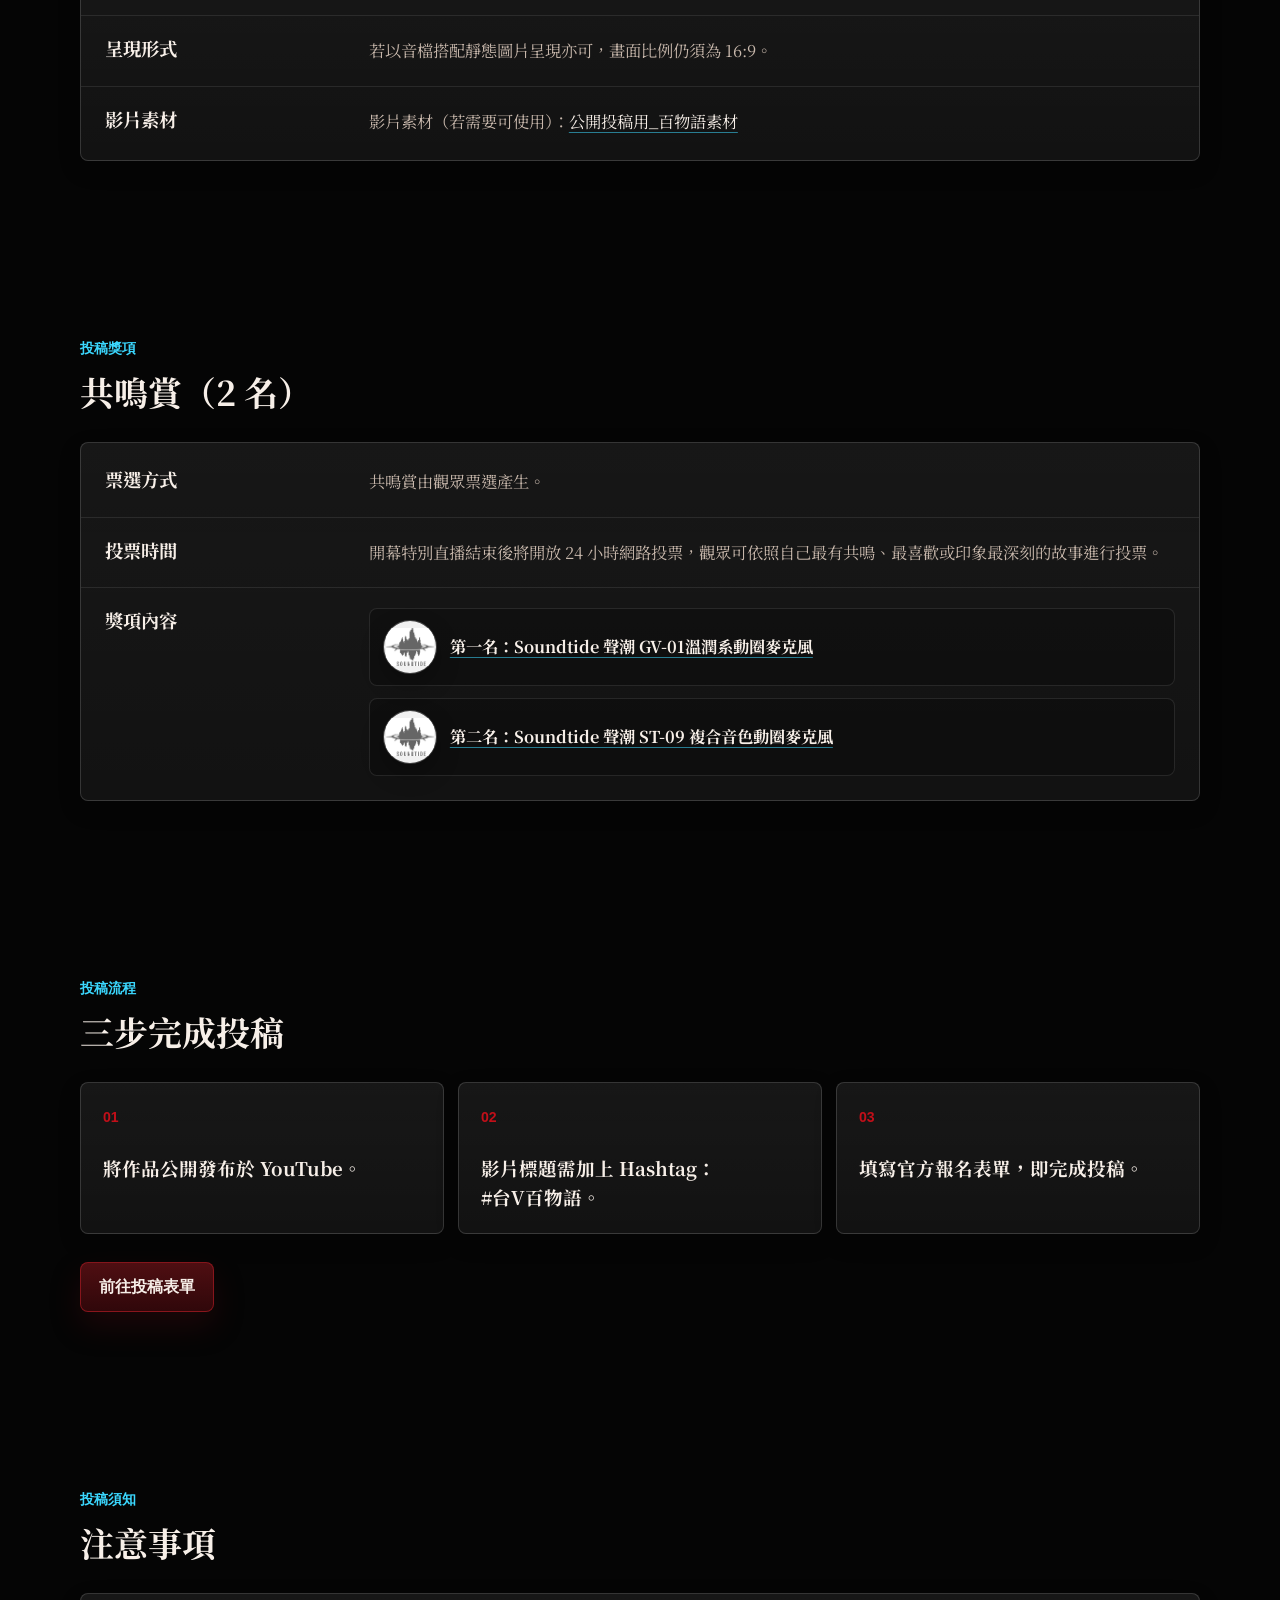
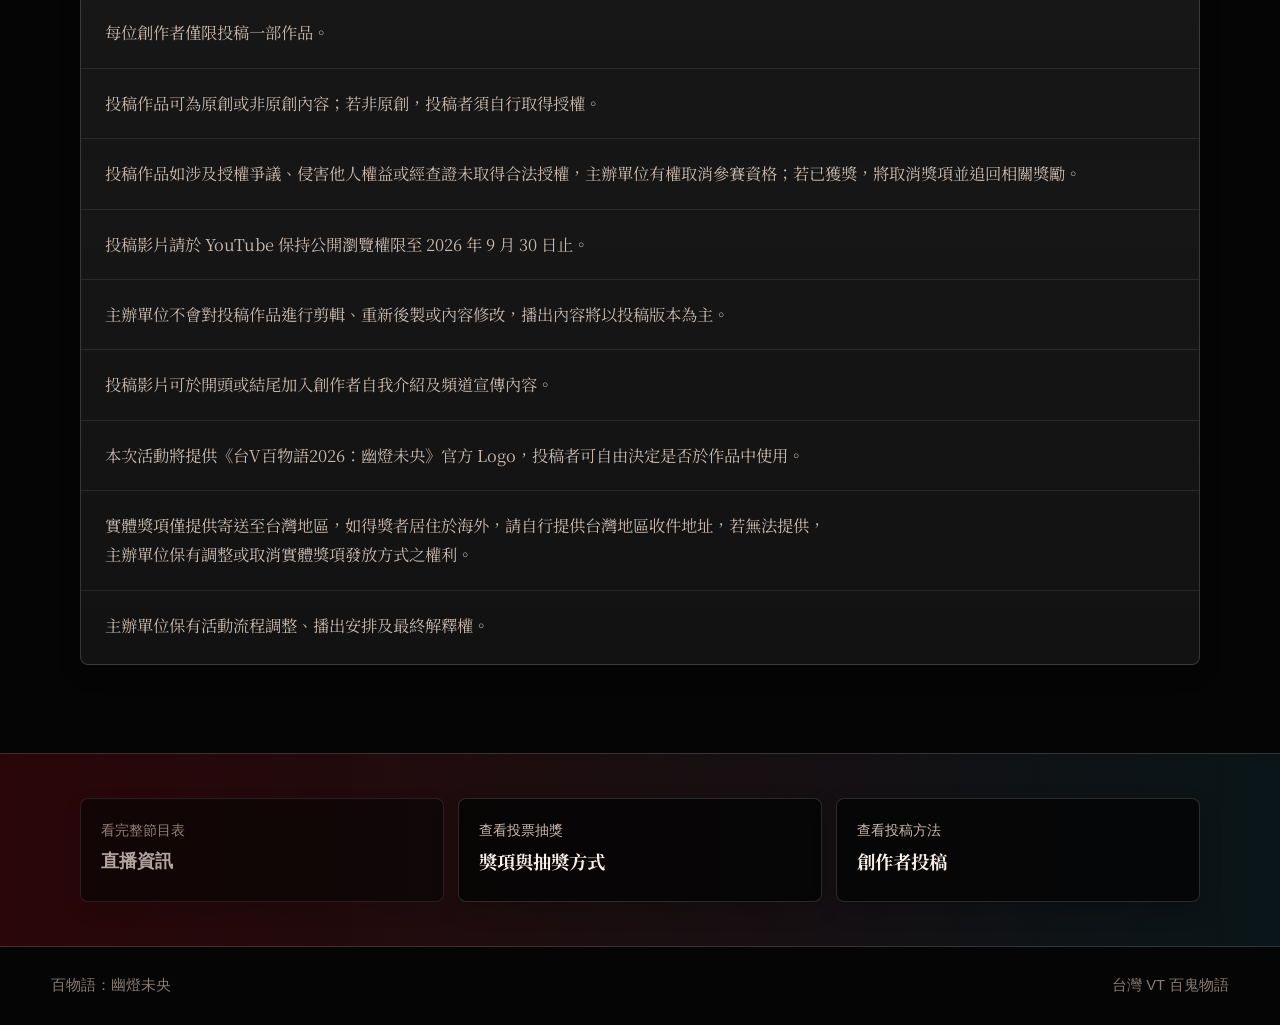
==== commit c7ea621a: "Add files via upload V1.3" ====
--- a/submission.html
+++ b/submission.html
@@ -24,10 +24,10 @@
       <nav class="site-nav" aria-label="主要分頁">
         <a href="./index.html">首頁</a>
         <a href="./submission.html" aria-current="page">投稿方法</a>
-        <a href="./schedule.html">百物語節目表</a>
-        <a href="./sponsor.html">公開贊助招募</a>
-        <a href="./vote.html">鬼語票選</a>
-        <a href="./winners.html">得獎名單</a>
+        <span class="nav-disabled" aria-disabled="true">百物語節目表</span>
+        <span class="nav-disabled" aria-disabled="true">公開贊助招募</span>
+        <a href="./vote.html">投票抽獎</a>
+        <span class="nav-disabled" aria-disabled="true">得獎名單</span>
       </nav>
     </header>
 
@@ -37,7 +37,7 @@
           <div class="subpage-copy">
             <p class="eyebrow">公開投稿辦法</p>
             <h1 id="submission-title">
-              <span class="title-line">創作者投稿方法</span>
+              <span class="title-line">創作者投稿</span>
             </h1>
             <p class="page-summary">
               台V百物語邁入第三年，今年首次採用「100 位 VTuber 邀請制＋招募投稿制」雙軌模式，希望讓更多人有機會參加百物語，讓大家的故事和聲音能被更多觀眾聽見。
@@ -226,17 +226,17 @@
 
     <section class="quick-links" aria-label="其他分頁">
       <div class="section-inner quick-links-inner">
-        <a href="./schedule.html">
+        <span class="quick-link-disabled" aria-disabled="true">
           <span>看完整節目表</span>
           <strong>直播資訊</strong>
+        </span>
+        <a href="./vote.html">
+          <span>查看投票抽獎</span>
+          <strong>獎項與抽獎方式</strong>
         </a>
-        <a href="./sponsor.html">
-          <span>合作與贊助</span>
-          <strong>公開贊助招募</strong>
-        </a>
-        <a href="./vote.html">
-          <span>觀眾參與</span>
-          <strong>鬼語票選</strong>
+        <a href="./submission.html">
+          <span>查看投稿方法</span>
+          <strong>創作者投稿</strong>
         </a>
       </div>
     </section>
--- a/styles.css
+++ b/styles.css
@@ -50,8 +50,8 @@
   inset: 0;
   z-index: -2;
   background:
-    linear-gradient(180deg, rgba(5, 5, 5, 0.17), rgba(5, 5, 5, 0.31)),
-    linear-gradient(90deg, rgba(5, 5, 5, 0.05), rgba(5, 5, 5, 0.23)),
+    linear-gradient(180deg, rgba(5, 5, 5, 0.32), rgba(5, 5, 5, 0.46)),
+    linear-gradient(90deg, rgba(5, 5, 5, 0.44), rgba(5, 5, 5, 0.3) 48%, rgba(5, 5, 5, 0.5)),
     url("./assets/main-visual-background.jpg") center top / cover no-repeat,
     var(--ink);
   pointer-events: none;
@@ -62,7 +62,7 @@
   position: fixed;
   inset: 0;
   z-index: -1;
-  background: rgba(5, 5, 5, 0.1);
+  background: rgba(5, 5, 5, 0.08);
   pointer-events: none;
 }
 
@@ -107,7 +107,10 @@
   flex-wrap: wrap;
 }
 
-.site-nav a {
+.site-nav a,
+.site-nav .nav-disabled {
+  display: inline-flex;
+  align-items: center;
   padding: 8px 10px;
   border-bottom: 2px solid transparent;
   color: var(--muted);
@@ -119,6 +122,11 @@
     background 160ms ease;
 }
 
+.site-nav .nav-disabled {
+  opacity: 0.46;
+  cursor: default;
+}
+
 .site-nav a:hover,
 .site-nav a:focus-visible,
 .site-nav a[aria-current="page"] {
@@ -129,17 +137,17 @@
 
 .hero {
   position: relative;
-  min-height: 88vh;
-  display: grid;
-  align-items: end;
-  padding: 120px clamp(20px, 6vw, 84px) 72px;
-  background:
-    linear-gradient(90deg, rgba(4, 4, 4, 0.78) 0%, rgba(4, 4, 4, 0.48) 48%, rgba(4, 4, 4, 0.72) 100%),
-    linear-gradient(180deg, rgba(4, 4, 4, 0.08) 0%, rgba(4, 4, 4, 0.58) 100%);
-  overflow: hidden;
+  min-height: auto;
+  display: grid;
+  grid-template-rows: 100svh auto;
+  align-items: start;
+  padding: 0 clamp(20px, 6vw, 84px) 84px;
+  background: transparent;
+  overflow: visible;
 }
 
 .hero::after {
+  display: none;
   content: "";
   position: absolute;
   inset: auto 0 0;
@@ -151,6 +159,7 @@
 .hero-shade {
   position: absolute;
   inset: 0;
+  z-index: 0;
   background:
     radial-gradient(circle at 20% 78%, rgba(59, 216, 255, 0.16), transparent 24%),
     radial-gradient(circle at 82% 20%, rgba(194, 15, 25, 0.22), transparent 34%);
@@ -159,14 +168,16 @@
 }
 
 .hero-bg-logo {
-  position: absolute;
-  top: 47%;
-  left: 50%;
-  z-index: 0;
-  width: min(1227px, 64.8vw);
+  position: relative;
+  grid-row: 1;
+  align-self: center;
+  justify-self: center;
+  z-index: 1;
+  width: clamp(360px, 62vw, 1227px);
+  max-width: 90vw;
   height: auto;
-  opacity: 0.59;
-  transform: translate(-50%, -50%);
+  opacity: 0.68;
+  transform: none;
   filter:
     drop-shadow(0 0 28px rgba(59, 216, 255, 0.3))
     drop-shadow(0 0 54px rgba(194, 15, 25, 0.28));
@@ -175,8 +186,10 @@
 
 .hero-content {
   position: relative;
-  z-index: 1;
+  grid-row: 2;
+  z-index: 2;
   width: min(920px, 100%);
+  margin-top: clamp(22px, 6vh, 70px);
 }
 
 .eyebrow {
@@ -251,6 +264,10 @@
   flex-wrap: wrap;
   gap: 12px;
   margin-top: 32px;
+}
+
+.hero-actions .button {
+  min-width: 7.25em;
 }
 
 .button {
@@ -291,6 +308,11 @@
   box-shadow: 0 16px 36px rgba(143, 9, 17, 0.36);
 }
 
+.button-disabled {
+  cursor: default;
+  opacity: 0.68;
+}
+
 .event-facts {
   display: grid;
   grid-template-columns: repeat(3, minmax(0, 1fr));
@@ -371,8 +393,8 @@
   align-items: end;
   padding: 90px 0;
   background:
-    linear-gradient(90deg, rgba(5, 5, 5, 0.92), rgba(5, 5, 5, 0.38) 58%, rgba(5, 5, 5, 0.84)),
-    linear-gradient(180deg, var(--ink), rgba(5, 5, 5, 0.2), var(--ink)),
+    linear-gradient(90deg, rgba(5, 5, 5, 0.82), rgba(5, 5, 5, 0.54) 58%, rgba(5, 5, 5, 0.78)),
+    linear-gradient(180deg, rgba(5, 5, 5, 0.34), rgba(5, 5, 5, 0.42)),
     url("./assets/poster-figure.png") center / cover no-repeat;
 }
 
@@ -429,12 +451,8 @@
 
 .section-band {
   padding: 88px 0;
-  background: rgba(5, 5, 5, 0.48);
-  backdrop-filter: blur(1px);
-}
-
-.section-band:nth-of-type(odd) {
-  background: rgba(14, 10, 10, 0.42);
+  background: transparent;
+  backdrop-filter: none;
 }
 
 .text-grid {
@@ -465,7 +483,8 @@
 
 .action-grid article,
 .timeline article,
-.quick-links a {
+.quick-links a,
+.quick-links .quick-link-disabled {
   border: 1px solid var(--line);
   border-radius: 8px;
   background:
@@ -566,6 +585,12 @@
   border-bottom: 1px solid currentColor;
 }
 
+.text-link-disabled {
+  color: var(--dim);
+  cursor: default;
+  border-bottom-color: rgba(137, 123, 115, 0.5);
+}
+
 .timeline {
   display: grid;
   gap: 18px;
@@ -606,13 +631,19 @@
   gap: 14px;
 }
 
-.quick-links a {
+.quick-links a,
+.quick-links .quick-link-disabled {
   min-height: 104px;
   padding: 20px;
   border: 1px solid var(--line);
   border-radius: 8px;
   background: rgba(5, 5, 5, 0.85);
   text-decoration: none;
+}
+
+.quick-links .quick-link-disabled {
+  cursor: default;
+  opacity: 0.68;
 }
 
 .quick-links span {
@@ -653,14 +684,14 @@
 
 .subpage-hero {
   position: relative;
+  min-height: 560px;
   padding: 132px 0 86px;
-  background:
-    linear-gradient(90deg, rgba(5, 5, 5, 0.86), rgba(28, 8, 10, 0.46) 56%, rgba(5, 5, 5, 0.76)),
-    linear-gradient(180deg, rgba(5, 5, 5, 0.16), rgba(5, 5, 5, 0.7));
+  background: transparent;
   overflow: hidden;
 }
 
 .subpage-hero::after {
+  display: none;
   content: "";
   position: absolute;
   inset: auto 0 0;
@@ -675,7 +706,7 @@
   display: grid;
   grid-template-columns: minmax(0, 1fr) minmax(380px, 0.95fr);
   gap: clamp(34px, 5vw, 68px);
-  align-items: end;
+  align-items: start;
 }
 
 .subpage-copy {
@@ -690,8 +721,11 @@
 }
 
 .submission-cta {
+  align-self: start;
+  margin-top: 34px;
   min-width: 0;
-  transform: translateY(-18px);
+  min-height: 256px;
+  display: flex;
   border: 1px solid var(--line);
   border-radius: 8px;
   background:
@@ -701,10 +735,16 @@
 }
 
 .submission-cta dl {
+  display: grid;
+  grid-template-rows: repeat(3, minmax(0, 1fr));
+  width: 100%;
   margin: 0;
 }
 
 .submission-cta div {
+  display: flex;
+  flex-direction: column;
+  justify-content: center;
   padding: 22px 24px;
   border-bottom: 1px solid rgba(255, 255, 255, 0.1);
 }
@@ -723,14 +763,32 @@
     "Noto Sans TC",
     "Microsoft JhengHei",
     sans-serif;
-  font-size: 0.82rem;
-  font-weight: 700;
+  color: var(--cyan);
+  font-size: clamp(0.98rem, 1.1vw, 1.08rem);
+  font-weight: 800;
+  line-height: 1.35;
 }
 
 .submission-cta dd {
-  margin: 4px 0 0;
+  margin: 6px 0 0;
   color: var(--text);
+  font-size: clamp(1.16rem, 1.35vw, 1.28rem);
   font-weight: 800;
+  line-height: 1.45;
+}
+
+.vote-prize-card {
+  min-height: 0;
+  height: 172px;
+}
+
+.vote-prize-card .vote-prize-list {
+  grid-template-rows: repeat(2, minmax(0, 1fr));
+}
+
+.vote-prize-card .vote-prize-list div {
+  min-height: 0;
+  padding: 16px 24px;
 }
 
 .submission-info-card,
@@ -858,6 +916,22 @@
   line-height: 1.55;
 }
 
+.vote-note-card {
+  border: 1px solid var(--line);
+  border-radius: 8px;
+  background:
+    linear-gradient(180deg, rgba(255, 255, 255, 0.045), rgba(255, 255, 255, 0.018)),
+    rgba(16, 16, 16, 0.85);
+  padding: 24px 28px;
+}
+
+.vote-note-card p {
+  margin: 0;
+  color: var(--muted);
+  font-size: clamp(1.04rem, 1.22vw, 1.14rem);
+  line-height: 1.8;
+}
+
 .section-actions {
   margin-top: 28px;
 }
@@ -867,7 +941,9 @@
 .step-list li:hover,
 .step-list li:focus-within,
 .notice-list:hover,
-.notice-list:focus-within {
+.notice-list:focus-within,
+.vote-note-card:hover,
+.vote-note-card:focus-within {
   border-color: rgba(255, 255, 255, 0.34);
   background:
     linear-gradient(180deg, rgba(255, 255, 255, 0.068), rgba(255, 255, 255, 0.026)),
@@ -889,8 +965,8 @@
   }
 
   .hero {
-    min-height: 82vh;
-    padding-top: 138px;
+    min-height: auto;
+    padding-top: 0;
   }
 
   .event-facts,
@@ -917,22 +993,14 @@
 @media (orientation: portrait) {
   body::before {
     background:
-      linear-gradient(180deg, rgba(5, 5, 5, 0.22), rgba(5, 5, 5, 0.62)),
-      linear-gradient(90deg, rgba(5, 5, 5, 0.08), rgba(5, 5, 5, 0.34)),
+      linear-gradient(180deg, rgba(5, 5, 5, 0.34), rgba(5, 5, 5, 0.54)),
+      linear-gradient(90deg, rgba(5, 5, 5, 0.38), rgba(5, 5, 5, 0.48)),
       url("./assets/main-visual-background.jpg") 62% top / auto 100vh no-repeat,
       var(--ink);
   }
 
   body::after {
-    background: rgba(5, 5, 5, 0.02);
-  }
-
-  .section-band {
-    background: rgba(5, 5, 5, 0.34);
-  }
-
-  .section-band:nth-of-type(odd) {
-    background: rgba(14, 10, 10, 0.3);
+    background: rgba(5, 5, 5, 0.08);
   }
 }
 
@@ -966,8 +1034,8 @@
   }
 
   .hero {
-    min-height: 760px;
-    padding: 72px 18px 48px;
+    min-height: auto;
+    padding: 0 18px 56px;
     background-position: center top;
   }
 
@@ -986,12 +1054,15 @@
   }
 
   .hero-bg-logo {
-    display: none;
+    display: block;
+    width: min(90vw, 520px);
+    max-width: 90vw;
   }
 
   .hero-content {
     min-width: 0;
     max-width: 100%;
+    margin-top: clamp(18px, 5vh, 46px);
   }
 
   h1 {
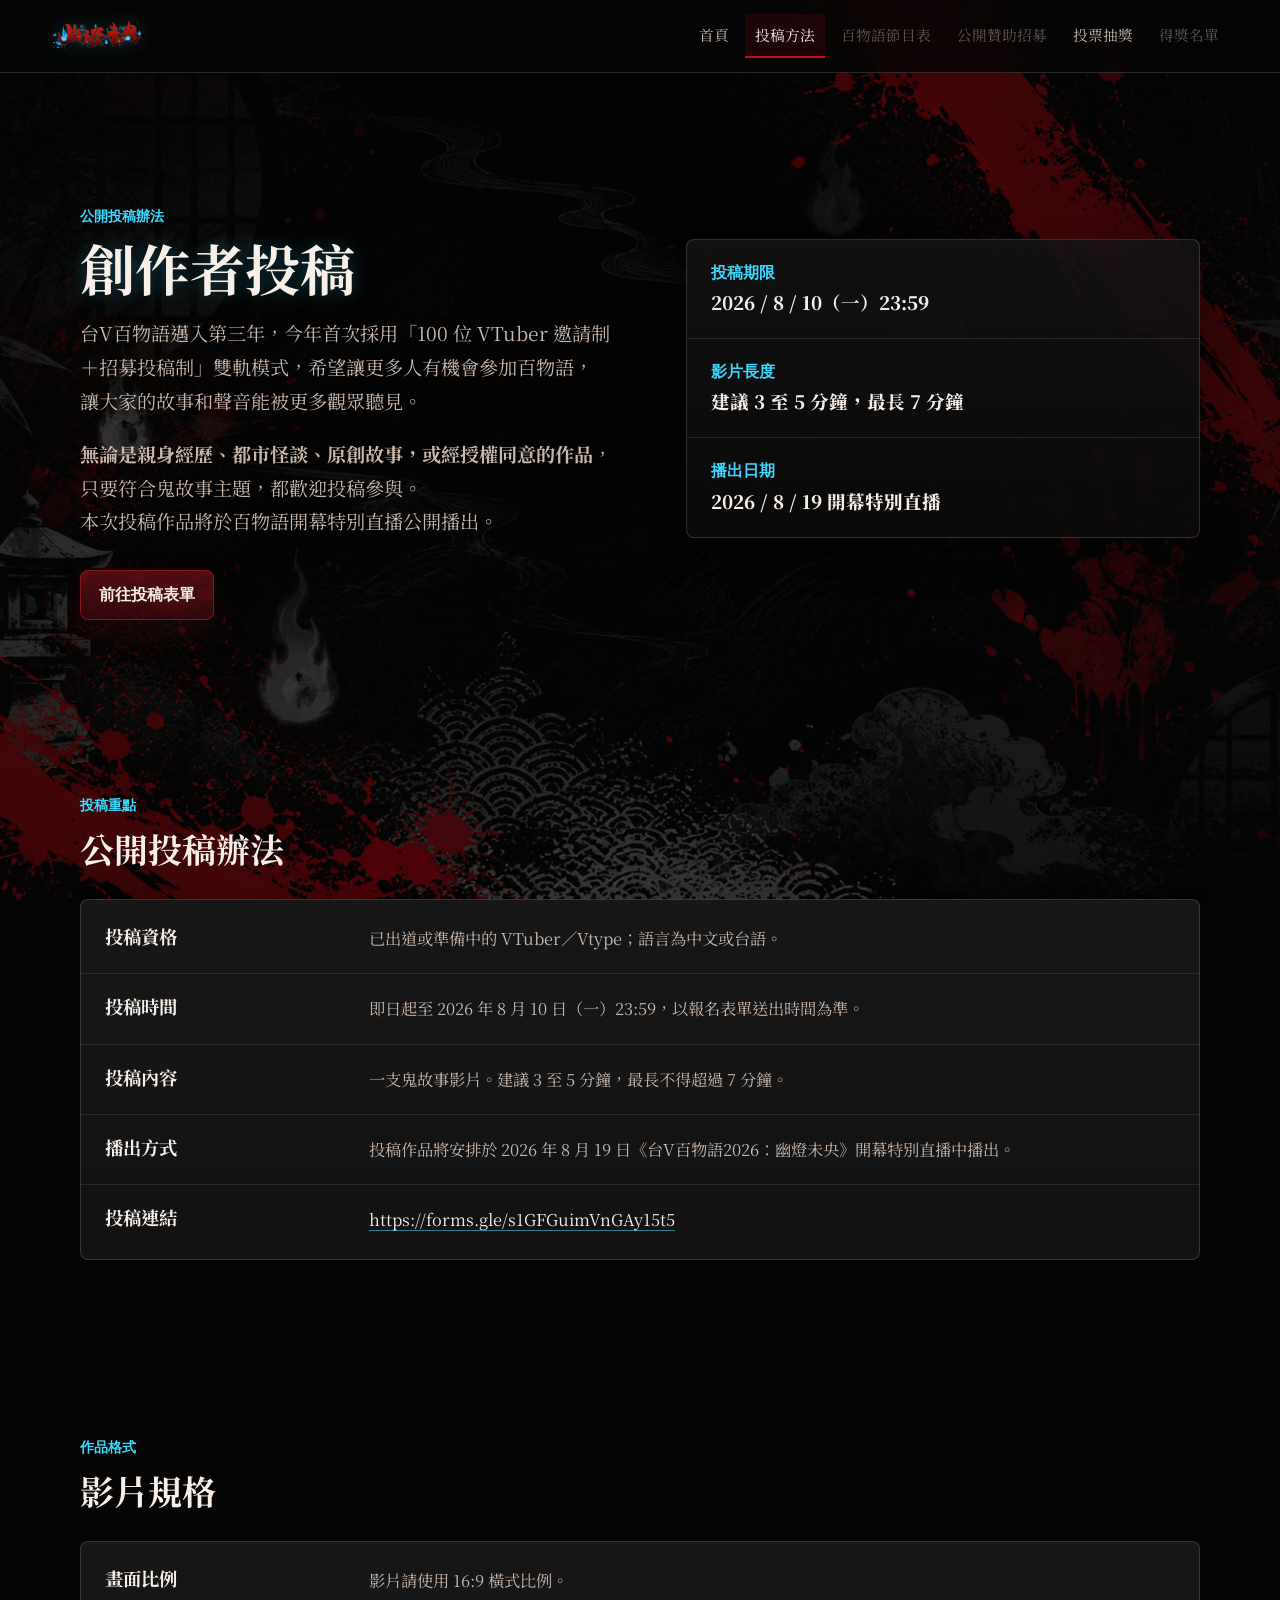
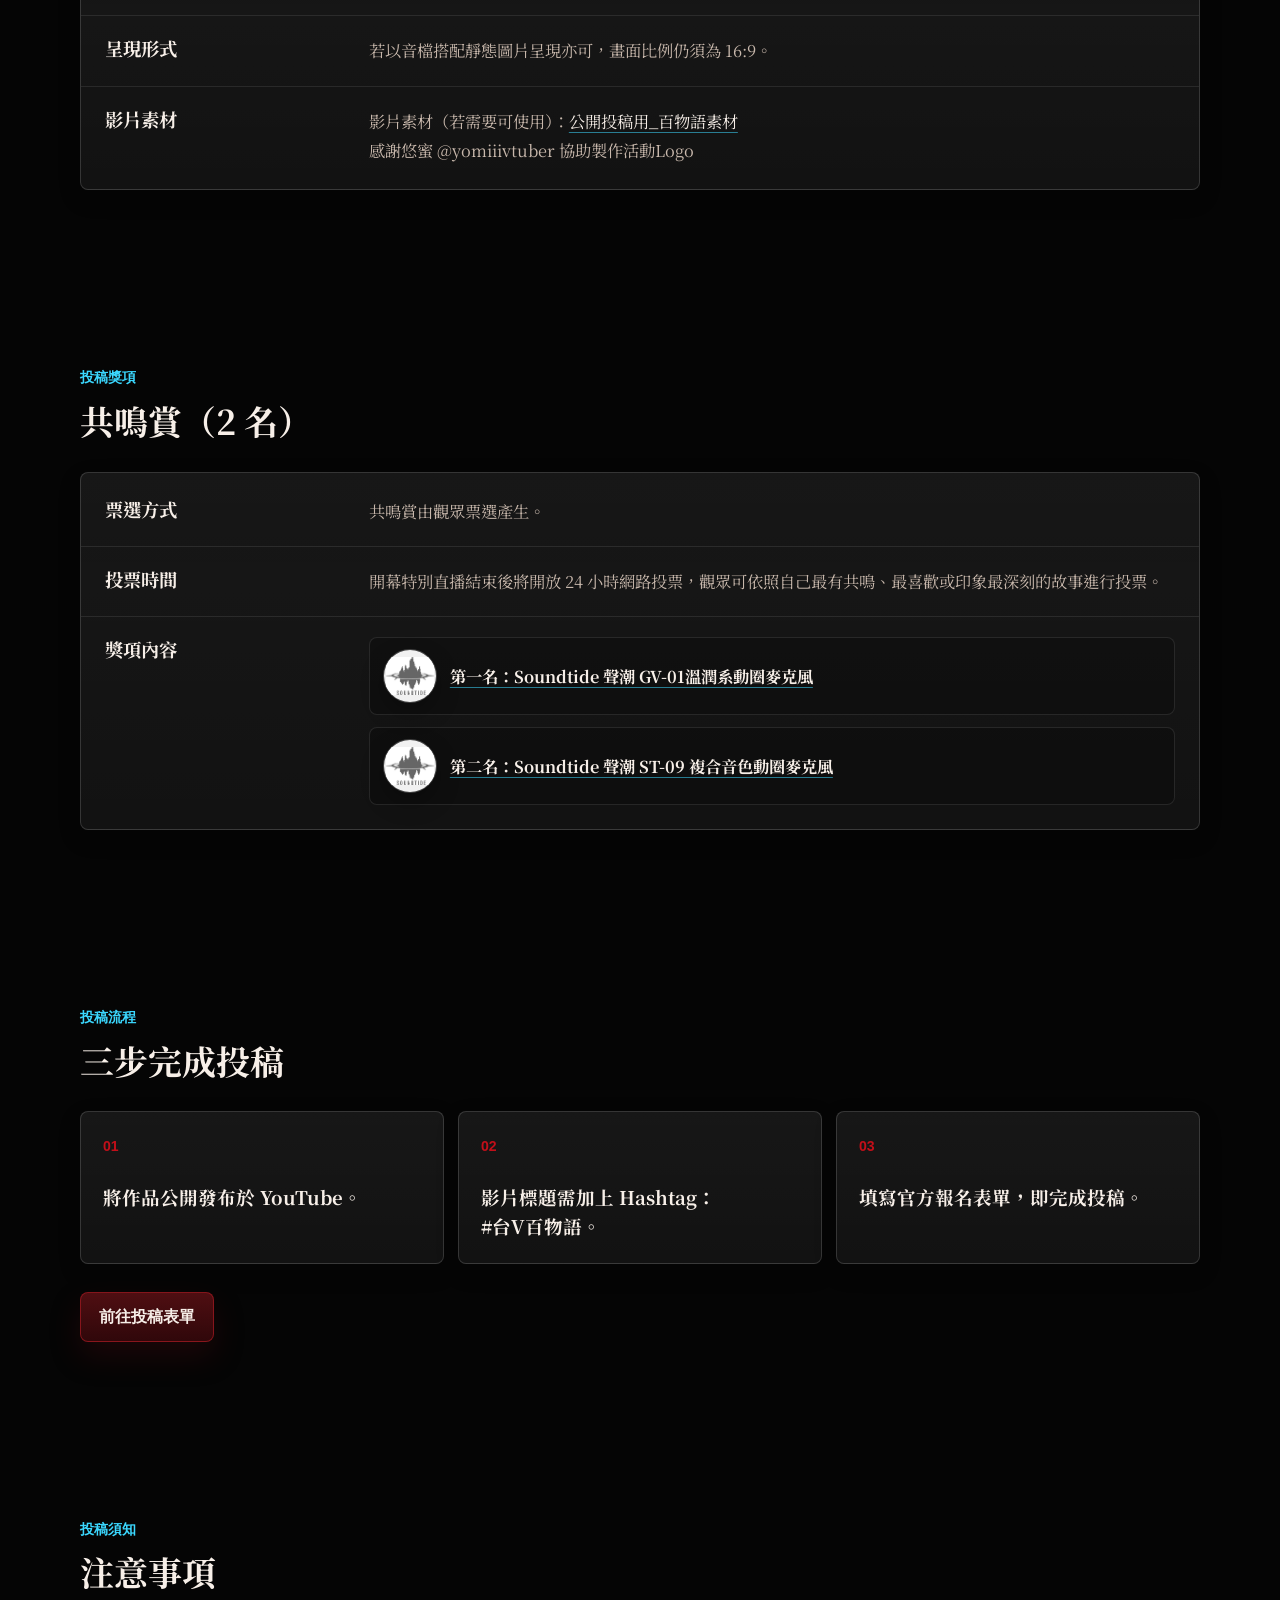
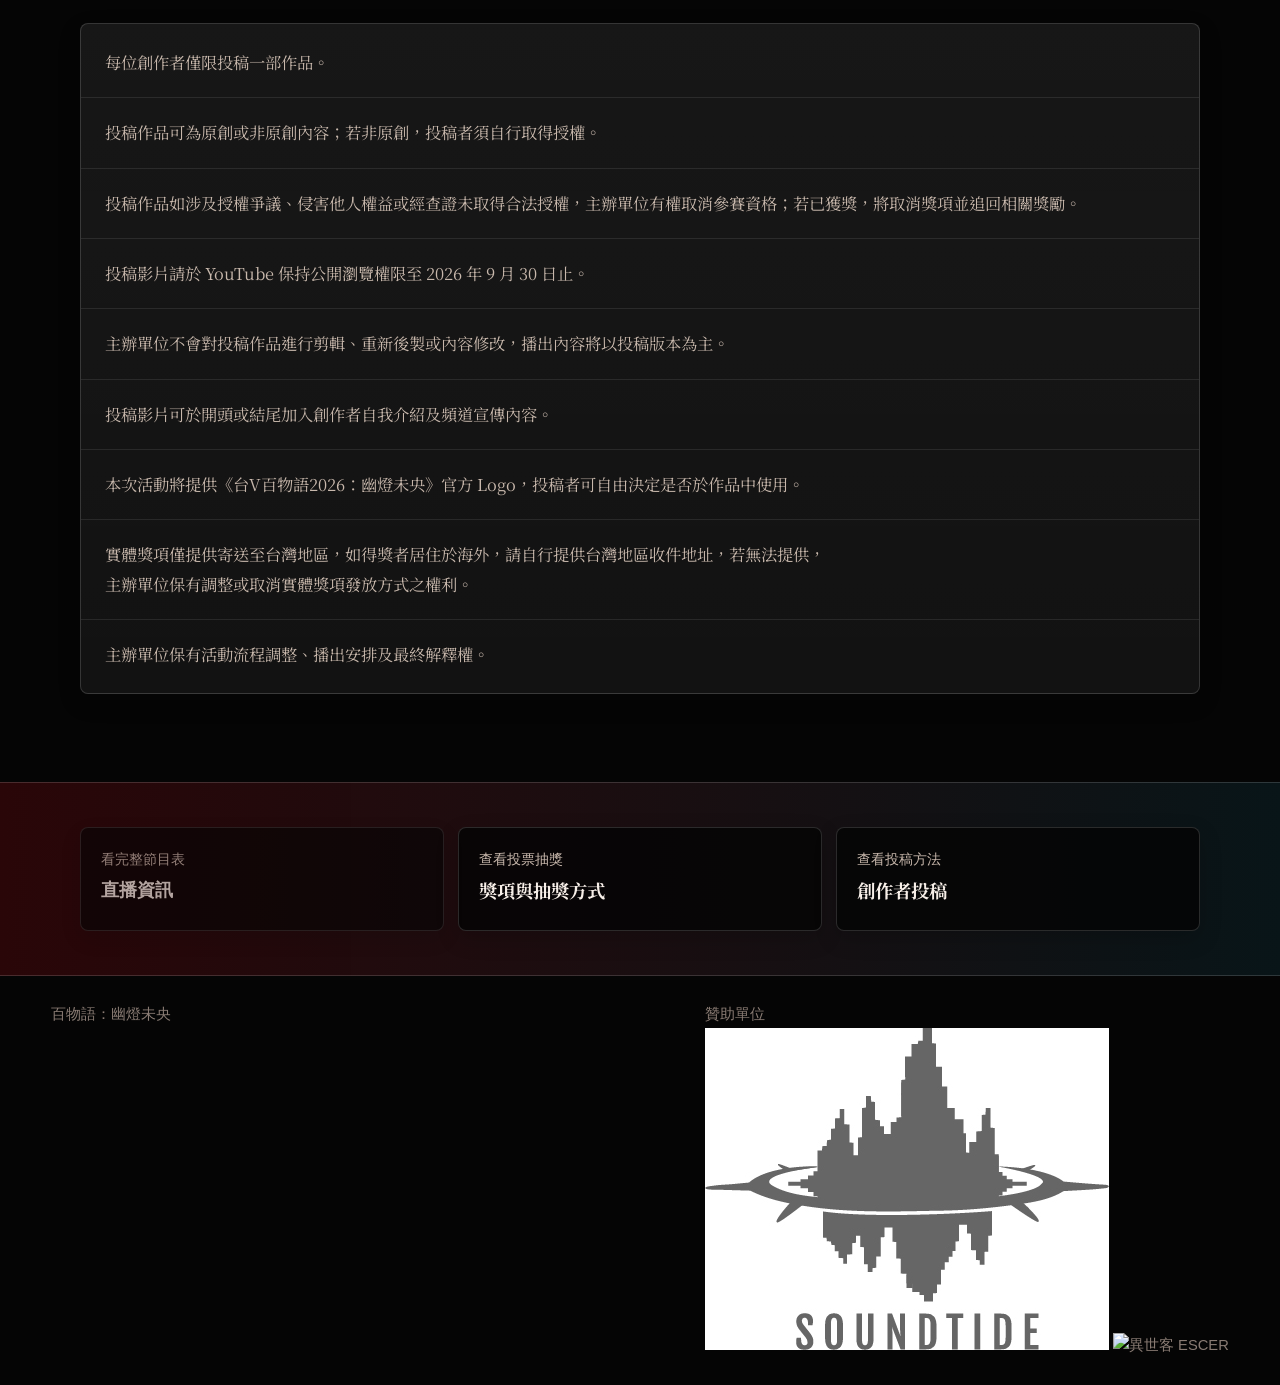
==== commit 399c5f7d: "Add files via upload" ====
--- a/submission.html
+++ b/submission.html
@@ -117,7 +117,7 @@
             </div>
             <div class="info-row">
               <h3>影片素材</h3>
-              <p>影片素材（若需要可使用）：<a class="inline-link" href="https://drive.google.com/drive/folders/1rFMM-yESCsVcdBQYsyGL1mBc983gBFST?usp=sharing" target="_blank" rel="noreferrer">公開投稿用_百物語素材</a></p>
+              <p>影片素材（若需要可使用）：<a class="inline-link" href="https://drive.google.com/drive/folders/1rFMM-yESCsVcdBQYsyGL1mBc983gBFST?usp=sharing" target="_blank" rel="noreferrer">公開投稿用_百物語素材</a><br /><span class="material-credit">感謝悠蜜 @yomiiivtuber 協助製作活動Logo</span></p>
             </div>
           </article>
         </div>
@@ -241,9 +241,19 @@
       </div>
     </section>
 
-    <footer class="site-footer">
+    <footer class="site-footer site-footer-sponsors">
       <p>百物語：幽燈未央</p>
-      <p>台灣 VT 百鬼物語</p>
+      <div class="footer-sponsors" aria-label="贊助單位">
+        <span class="footer-sponsor-label">贊助單位</span>
+        <div class="footer-sponsor-logos">
+          <span class="footer-sponsor-logo footer-sponsor-logo-soundtide">
+            <img src="./assets/soundtide2.jpg" alt="Soundtide 聲潮" />
+          </span>
+          <span class="footer-sponsor-logo footer-sponsor-logo-escer">
+            <img src="./assets/escer-logo.png" alt="異世客 ESCER" />
+          </span>
+        </div>
+      </div>
     </footer>
   </body>
 </html>
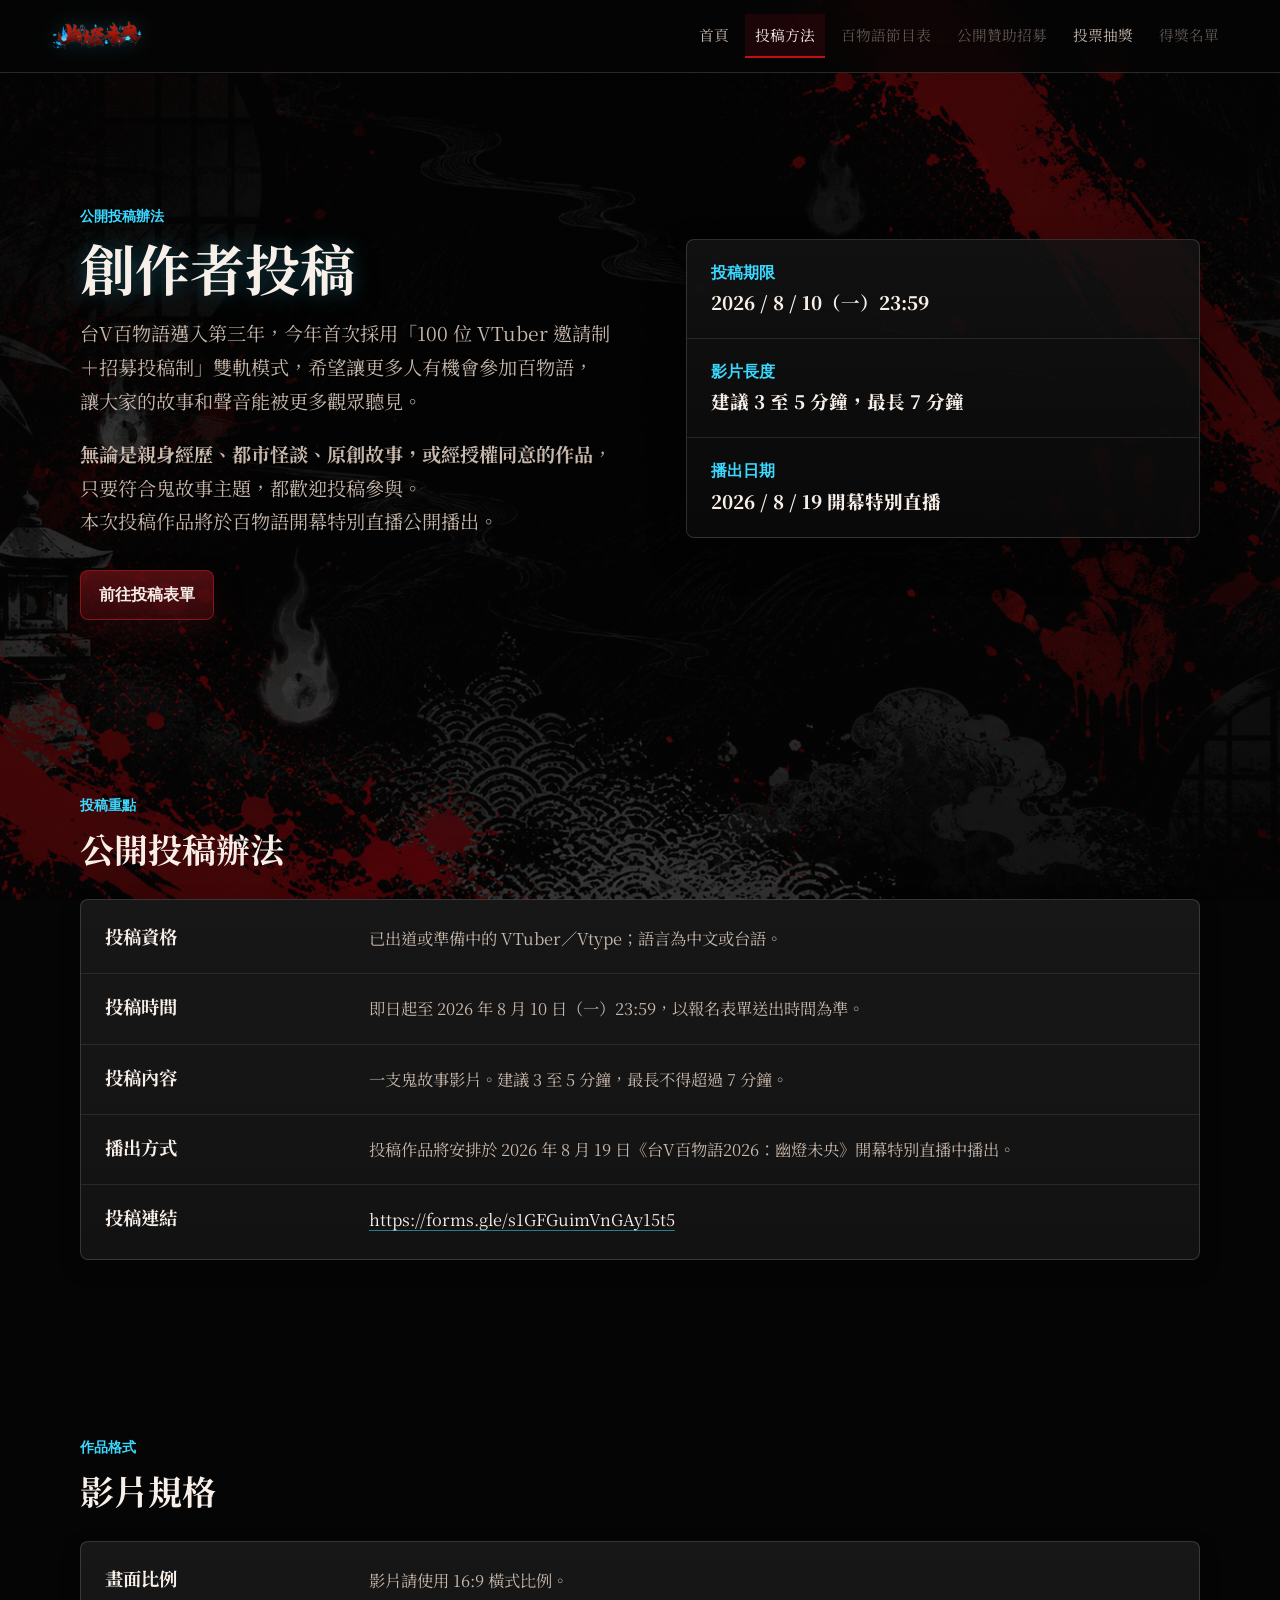
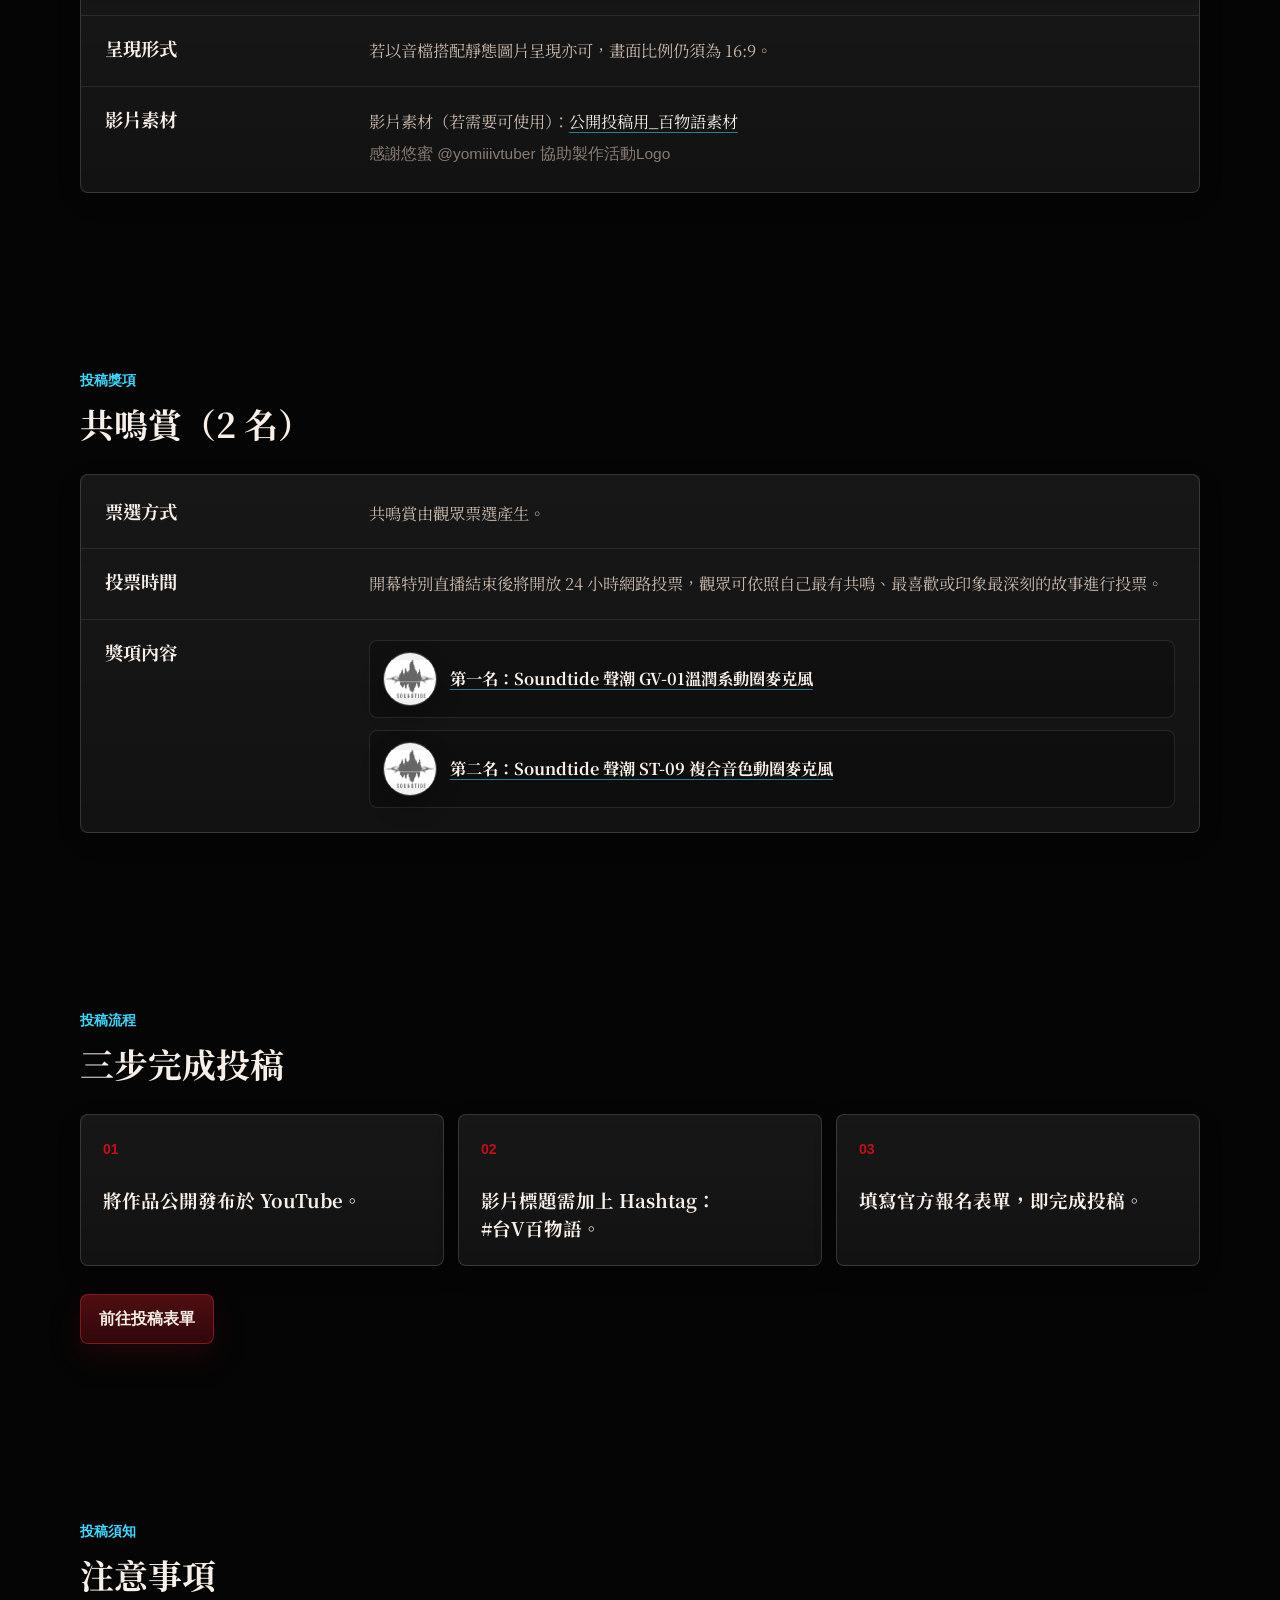
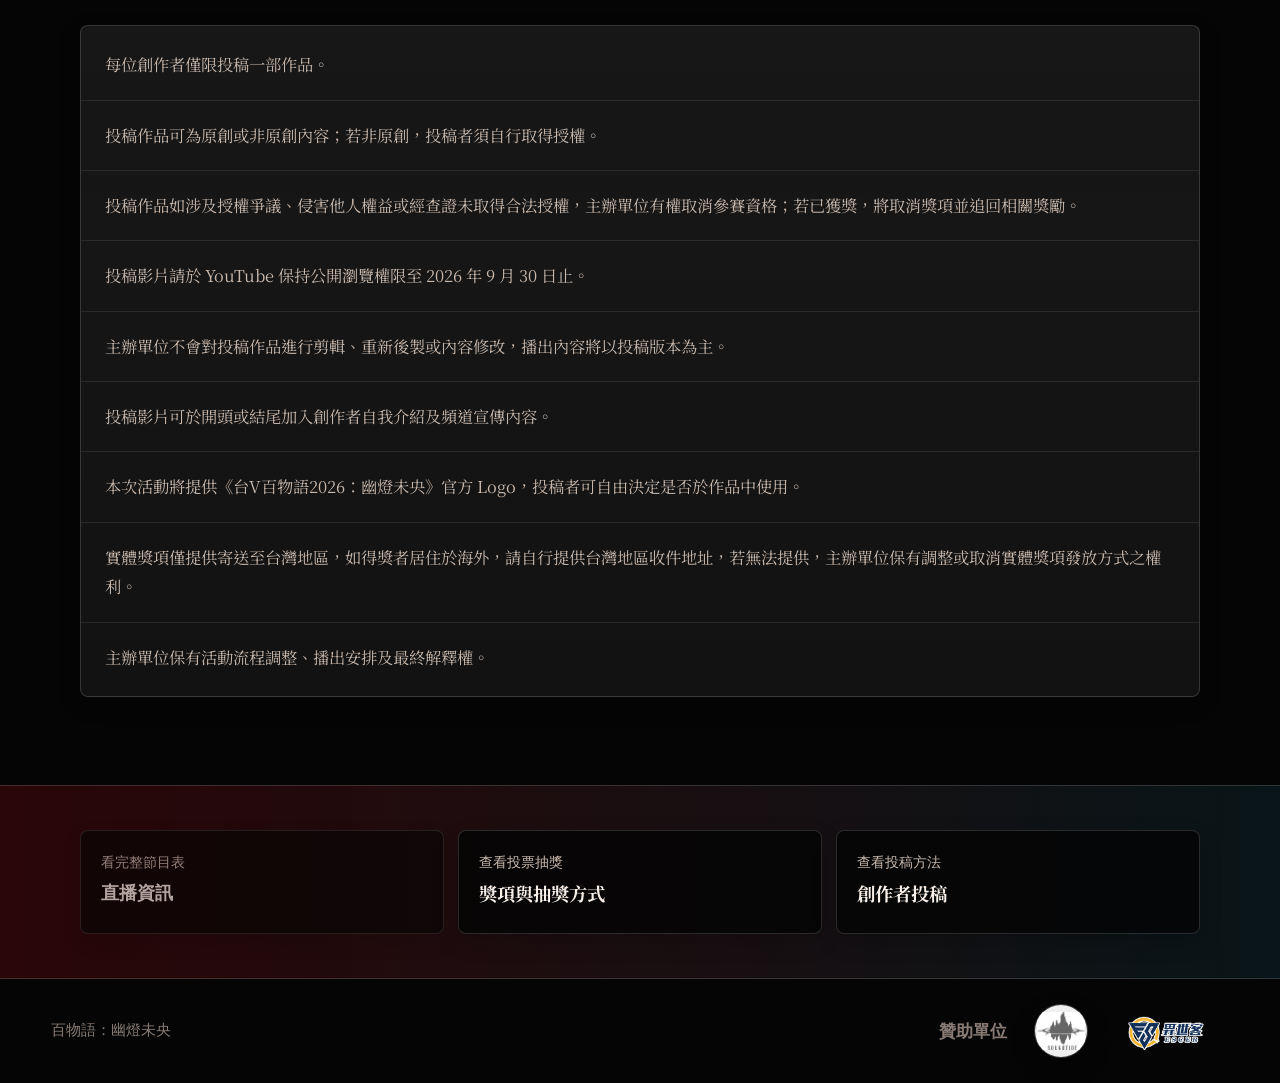
==== commit de96e5b8: "Add files via upload v1.3" ====
--- a/submission.html
+++ b/submission.html
@@ -246,12 +246,12 @@
       <div class="footer-sponsors" aria-label="贊助單位">
         <span class="footer-sponsor-label">贊助單位</span>
         <div class="footer-sponsor-logos">
-          <span class="footer-sponsor-logo footer-sponsor-logo-soundtide">
+          <a class="footer-sponsor-logo footer-sponsor-logo-soundtide" href="https://www.instagram.com/soundtide_/" target="_blank" rel="noreferrer" aria-label="Soundtide 聲潮 Instagram">
             <img src="./assets/soundtide2.jpg" alt="Soundtide 聲潮" />
-          </span>
-          <span class="footer-sponsor-logo footer-sponsor-logo-escer">
+          </a>
+          <a class="footer-sponsor-logo footer-sponsor-logo-escer" href="https://www.instagram.com/escer_studio/" target="_blank" rel="noreferrer" aria-label="異世客 ESCER Instagram">
             <img src="./assets/escer-logo.png" alt="異世客 ESCER" />
-          </span>
+          </a>
         </div>
       </div>
     </footer>
--- a/styles.css
+++ b/styles.css
@@ -682,6 +682,87 @@
   margin: 0;
 }
 
+.site-footer-sponsors {
+  align-items: center;
+}
+
+.material-credit {
+  display: inline-block;
+  margin-top: 4px;
+  color: var(--dim);
+  font-family:
+    "Noto Sans TC",
+    "Microsoft JhengHei",
+    sans-serif;
+  font-size: 0.95em;
+}
+
+.footer-sponsors {
+  display: flex;
+  align-items: center;
+  justify-content: flex-end;
+  gap: 28px;
+  margin-left: auto;
+}
+
+.footer-sponsor-label {
+  color: var(--dim);
+  font-size: 1.08rem;
+  font-weight: 800;
+  white-space: nowrap;
+}
+
+.footer-sponsor-logos {
+  display: flex;
+  align-items: center;
+  justify-content: flex-end;
+  gap: 10px;
+  flex-wrap: wrap;
+}
+
+.footer-sponsor-logo {
+  display: inline-flex;
+  align-items: center;
+  justify-content: center;
+  width: auto;
+  height: 52px;
+  background: transparent;
+  box-shadow: none;
+}
+
+.footer-sponsor-logo img {
+  width: 100%;
+  height: 100%;
+  object-fit: contain;
+}
+
+.footer-sponsor-logo-soundtide {
+  width: 52px;
+  height: 52px;
+  padding: 0;
+  border: 0;
+  border-radius: 50%;
+  background: rgba(255, 255, 255, 0.94);
+  overflow: hidden;
+  box-shadow:
+    0 0 0 1px rgba(255, 255, 255, 0.22),
+    0 10px 24px rgba(0, 0, 0, 0.28);
+}
+
+.footer-sponsor-logo-soundtide img {
+  width: 92%;
+  height: 92%;
+}
+
+.footer-sponsor-logo-escer {
+  width: 132px;
+  height: 52px;
+}
+
+.footer-sponsor-logo-escer img {
+  width: 100%;
+}
+
 .subpage-hero {
   position: relative;
   min-height: 560px;
@@ -710,6 +791,7 @@
 }
 
 .subpage-copy {
+  min-width: 0;
   max-width: 780px;
 }
 
@@ -779,7 +861,7 @@
 
 .vote-prize-card {
   min-height: 0;
-  height: 172px;
+  height: 256px;
 }
 
 .vote-prize-card .vote-prize-list {
@@ -788,7 +870,7 @@
 
 .vote-prize-card .vote-prize-list div {
   min-height: 0;
-  padding: 16px 24px;
+  padding: 20px 24px;
 }
 
 .submission-info-card,
@@ -806,6 +888,7 @@
 }
 
 .submission-info-card {
+  min-width: 0;
   padding: 4px 0;
 }
 
@@ -833,6 +916,7 @@
 .info-row p {
   font-size: clamp(1.02rem, 1.2vw, 1.12rem);
   line-height: 1.8;
+  word-break: normal;
 }
 
 .prize-list {
@@ -856,6 +940,7 @@
   color: var(--text);
   font-weight: 700;
   line-height: 1.55;
+  word-break: normal;
 }
 
 .sponsor-dot {
@@ -917,6 +1002,7 @@
 }
 
 .vote-note-card {
+  min-width: 0;
   border: 1px solid var(--line);
   border-radius: 8px;
   background:
@@ -930,6 +1016,21 @@
   color: var(--muted);
   font-size: clamp(1.04rem, 1.22vw, 1.14rem);
   line-height: 1.8;
+  word-break: normal;
+}
+
+.subpage-copy,
+.submission-cta,
+.submission-info-card,
+.vote-note-card,
+.quick-links a,
+.quick-links .quick-link-disabled {
+  min-width: 0;
+}
+
+.inline-link {
+  overflow-wrap: break-word;
+  word-break: normal;
 }
 
 .section-actions {
@@ -1033,10 +1134,27 @@
     font-size: 0.86rem;
   }
 
+  .site-nav .nav-disabled {
+    flex: 0 0 auto;
+    padding: 7px 8px;
+    font-size: 0.86rem;
+  }
+
   .hero {
     min-height: auto;
+    grid-template-rows: calc(100svh - 150px) auto;
     padding: 0 18px 56px;
     background-position: center top;
+  }
+
+  h1,
+  h2,
+  h3,
+  p,
+  dd,
+  strong {
+    overflow-wrap: break-word;
+    word-break: normal;
   }
 
   .subpage-hero {
@@ -1053,10 +1171,42 @@
     padding: 18px;
   }
 
+  .submission-info-card,
+  .vote-note-card,
+  .prize-card,
+  .quick-links a,
+  .quick-links .quick-link-disabled,
+  .event-facts,
+  .organizers {
+    min-width: 0;
+    max-width: 100%;
+  }
+
+  .info-row h3,
+  .info-row p,
+  .prize-card p,
+  .vote-note-card p,
+  .prose p,
+  .poster-intro p,
+  .hero-copy,
+  .page-summary,
+  .quick-links span,
+  .quick-links strong,
+  .event-facts dd,
+  .organizers,
+  .organizers a {
+    word-break: normal;
+  }
+
+  .inline-link {
+    overflow-wrap: break-word;
+  }
+
   .hero-bg-logo {
     display: block;
     width: min(90vw, 520px);
     max-width: 90vw;
+    transform: translateY(-4.5svh);
   }
 
   .hero-content {
@@ -1132,4 +1282,10 @@
   .site-footer {
     flex-direction: column;
   }
-}
+
+  .footer-sponsors {
+    align-items: flex-start;
+    justify-content: flex-start;
+    margin-left: 0;
+  }
+}
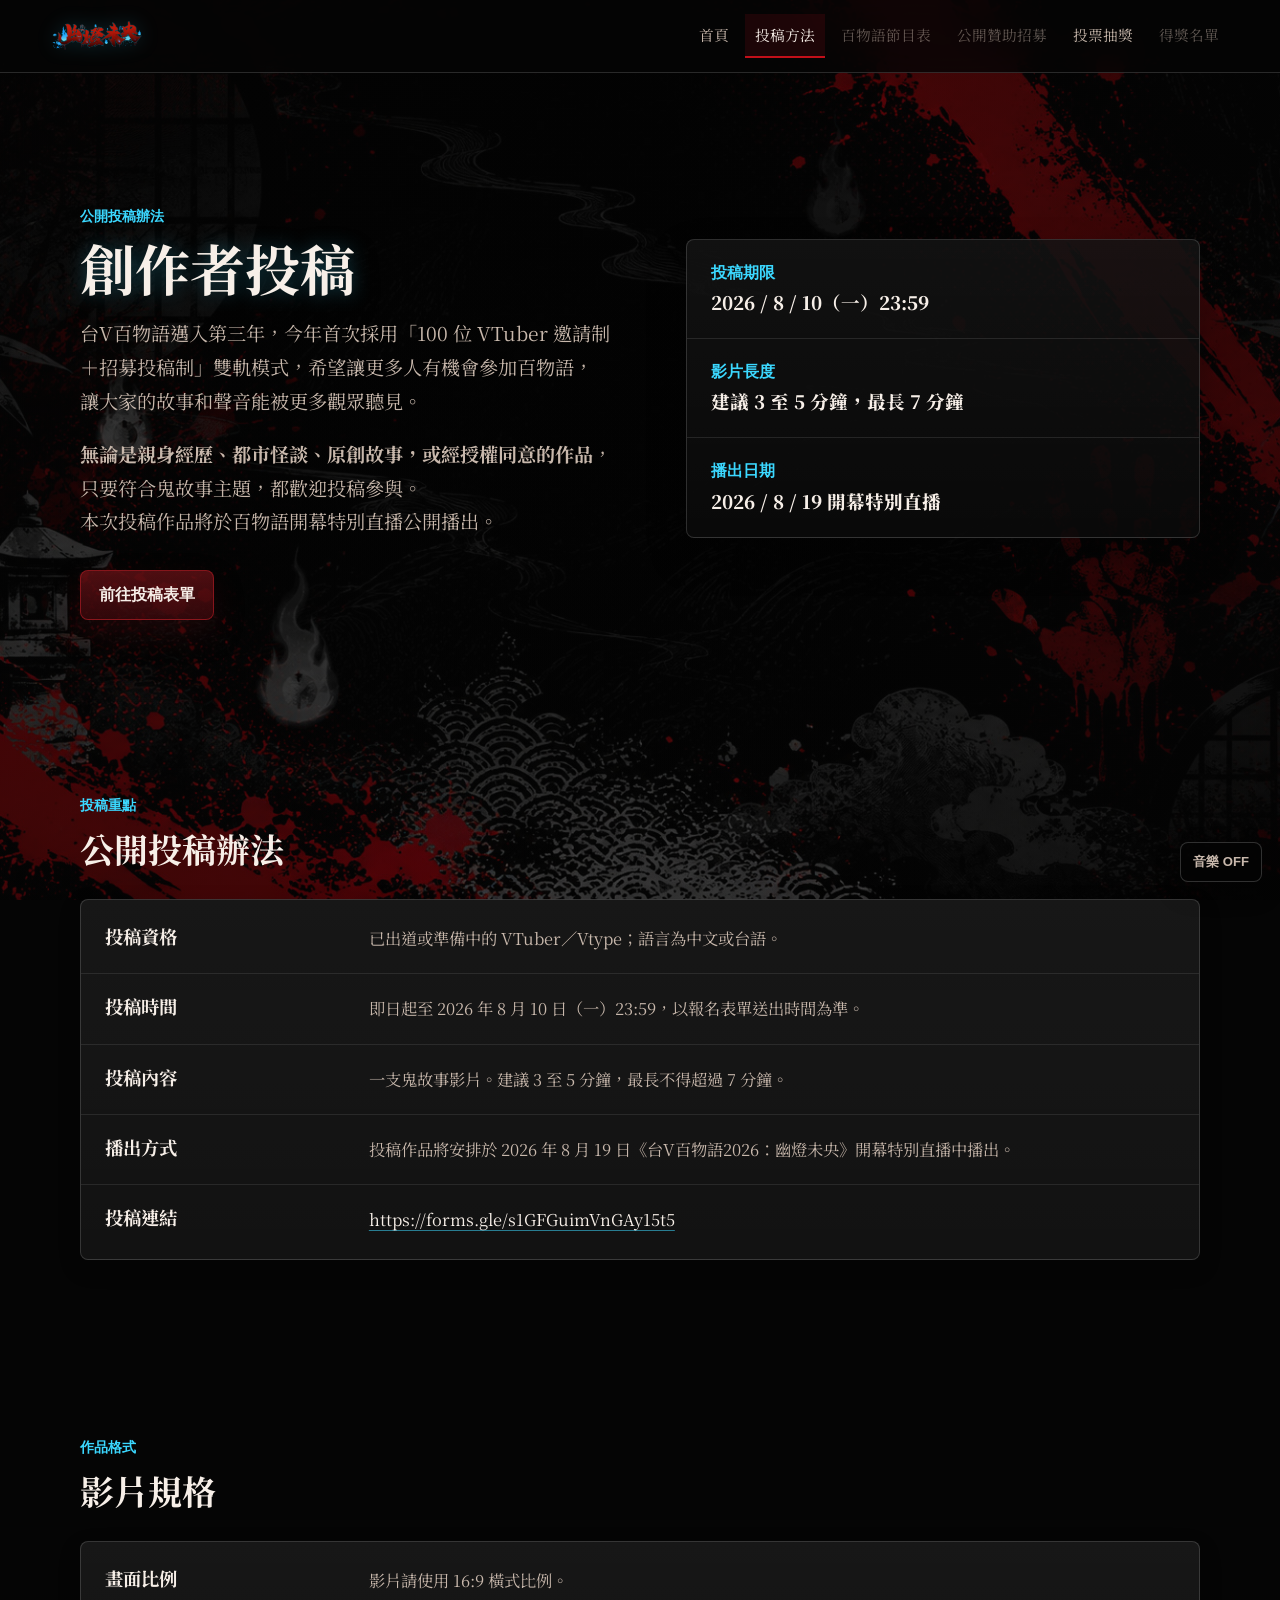
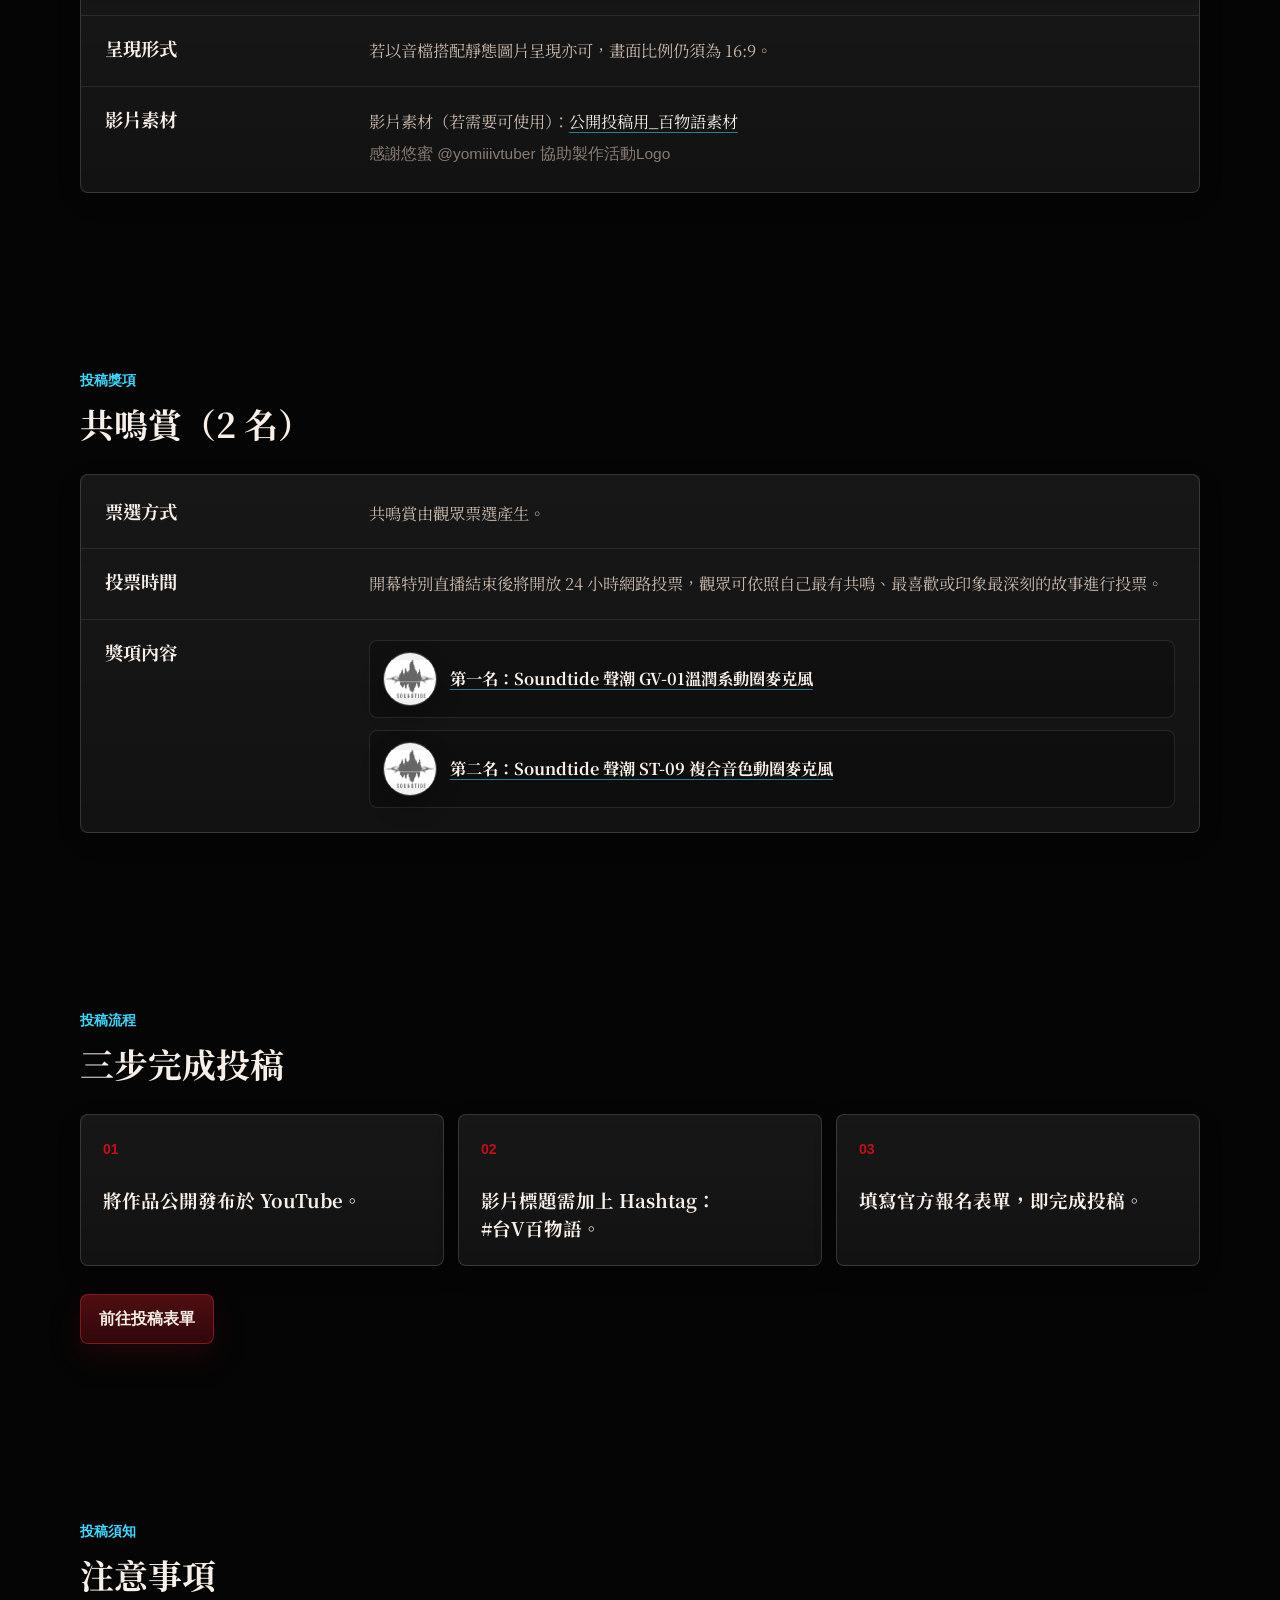
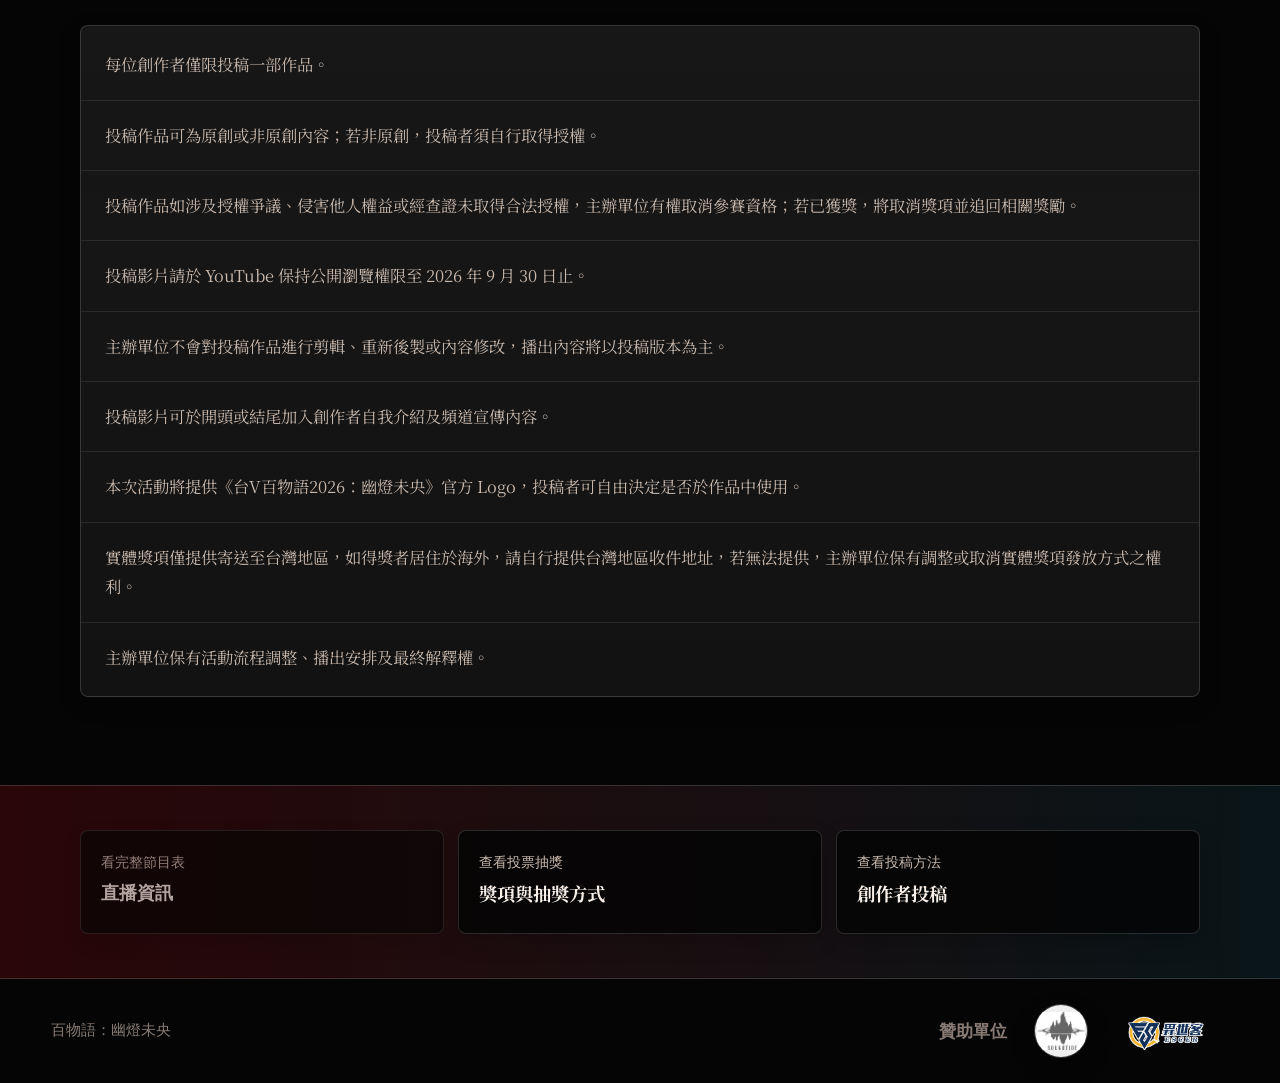
==== commit 2c00bf78: "Add files via upload V1.3 with BGM" ====
--- a/submission.html
+++ b/submission.html
@@ -255,5 +255,8 @@
         </div>
       </div>
     </footer>
+    <audio class="site-bgm" src="./assets/bgm.wav" loop preload="auto" aria-hidden="true"></audio>
+    <button class="site-bgm-toggle" type="button" aria-pressed="false">音樂 OFF</button>
+    <script src="./assets/site-bgm.js" defer></script>
   </body>
 </html>
--- a/styles.css
+++ b/styles.css
@@ -313,6 +313,34 @@
   opacity: 0.68;
 }
 
+.site-bgm-toggle {
+  position: fixed;
+  right: max(18px, env(safe-area-inset-right));
+  bottom: max(18px, env(safe-area-inset-bottom));
+  z-index: 30;
+  min-height: 40px;
+  padding: 8px 12px;
+  border: 1px solid rgba(255, 255, 255, 0.18);
+  border-radius: 8px;
+  background: rgba(5, 5, 5, 0.78);
+  color: var(--muted);
+  font-family:
+    "Noto Sans TC",
+    "Microsoft JhengHei",
+    sans-serif;
+  font-size: 0.82rem;
+  font-weight: 800;
+  letter-spacing: 0;
+  box-shadow: 0 10px 24px rgba(0, 0, 0, 0.28);
+  backdrop-filter: blur(14px);
+  cursor: pointer;
+}
+
+.site-bgm-toggle[aria-pressed="true"] {
+  border-color: rgba(59, 216, 255, 0.42);
+  color: var(--cyan);
+}
+
 .event-facts {
   display: grid;
   grid-template-columns: repeat(3, minmax(0, 1fr));
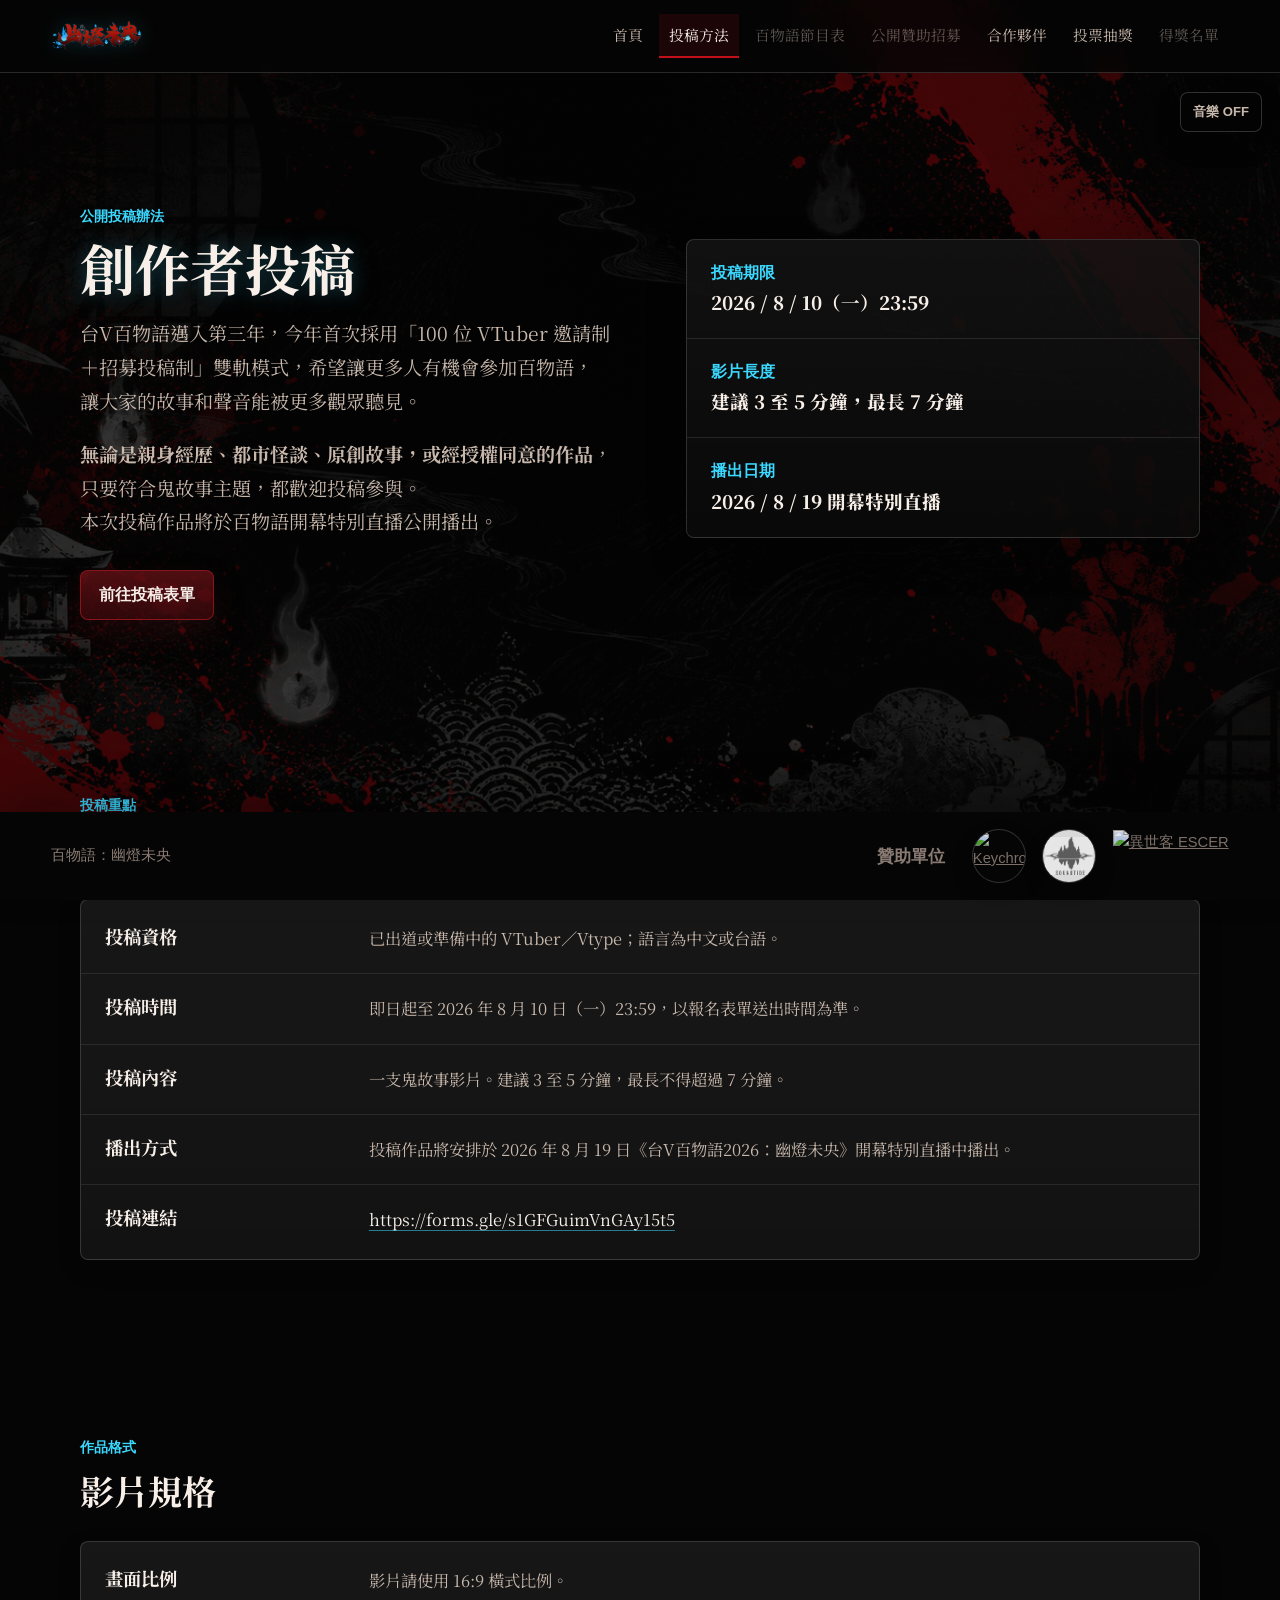
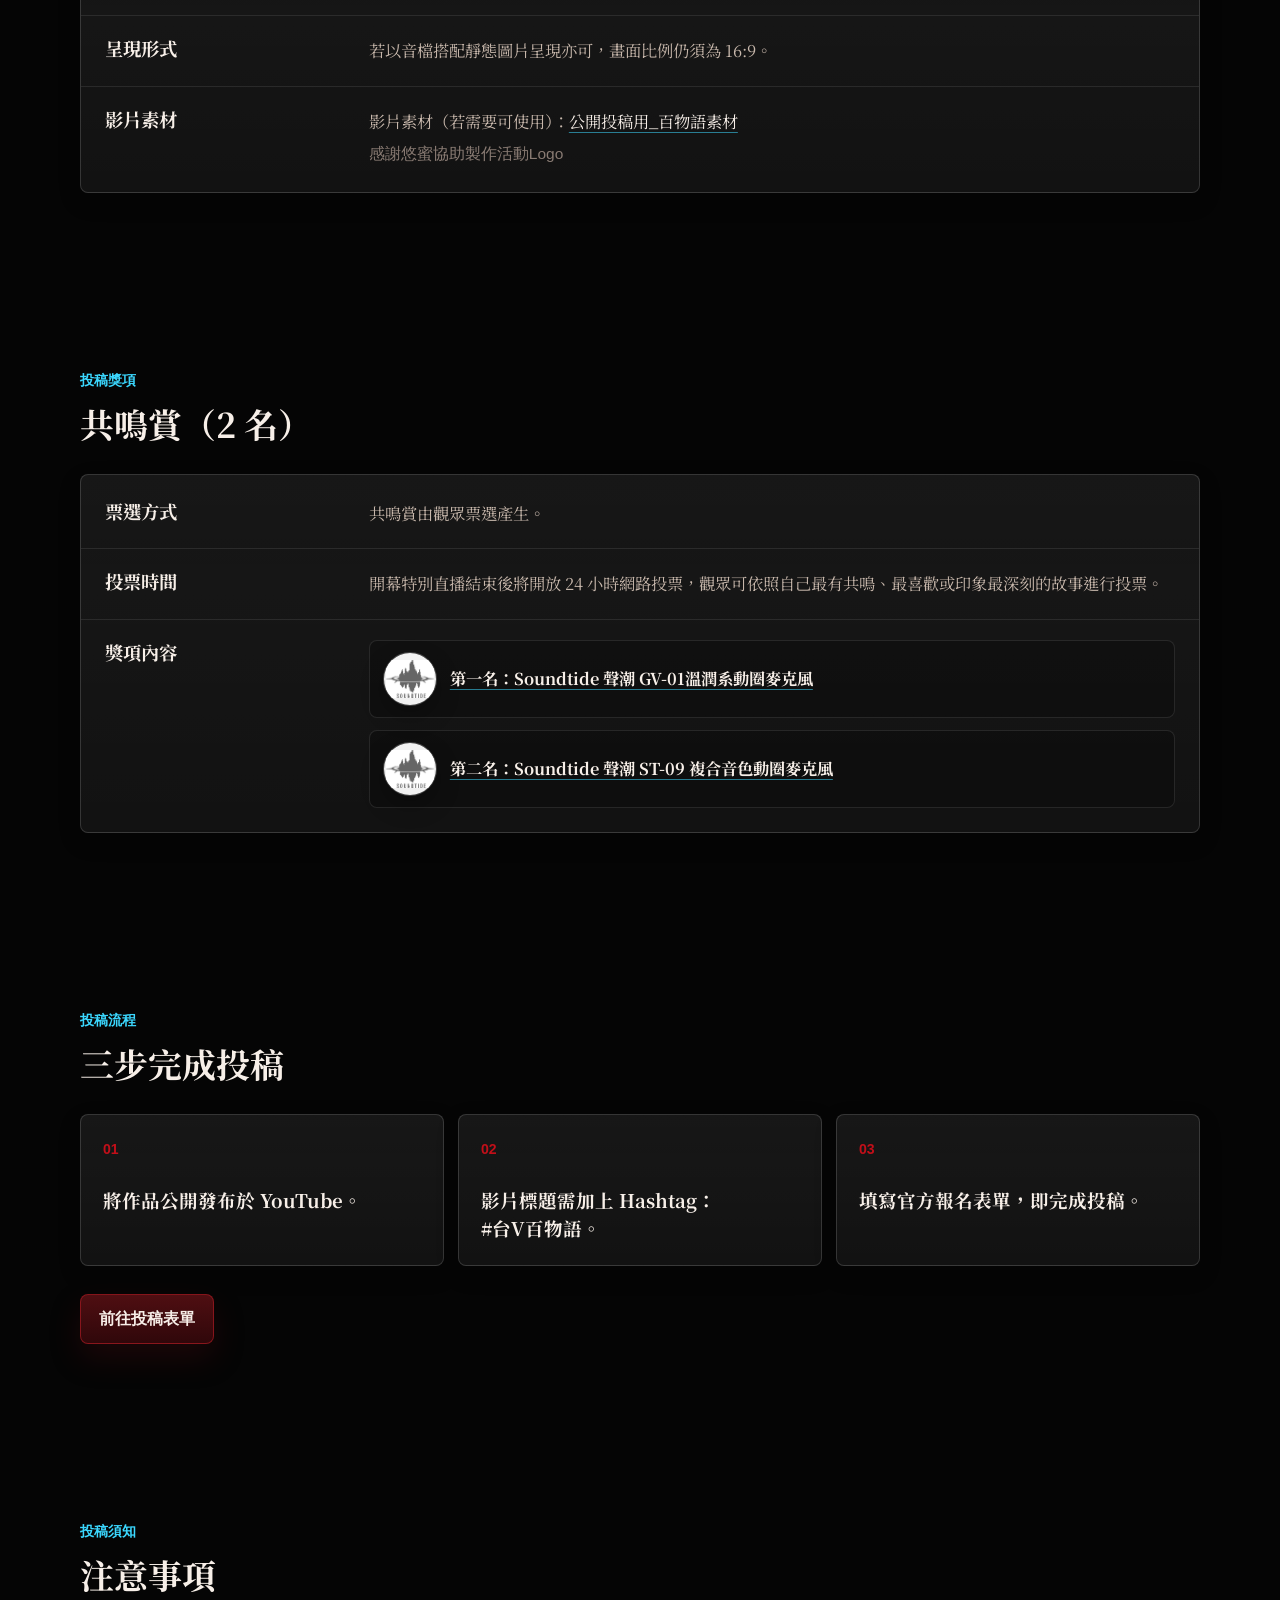
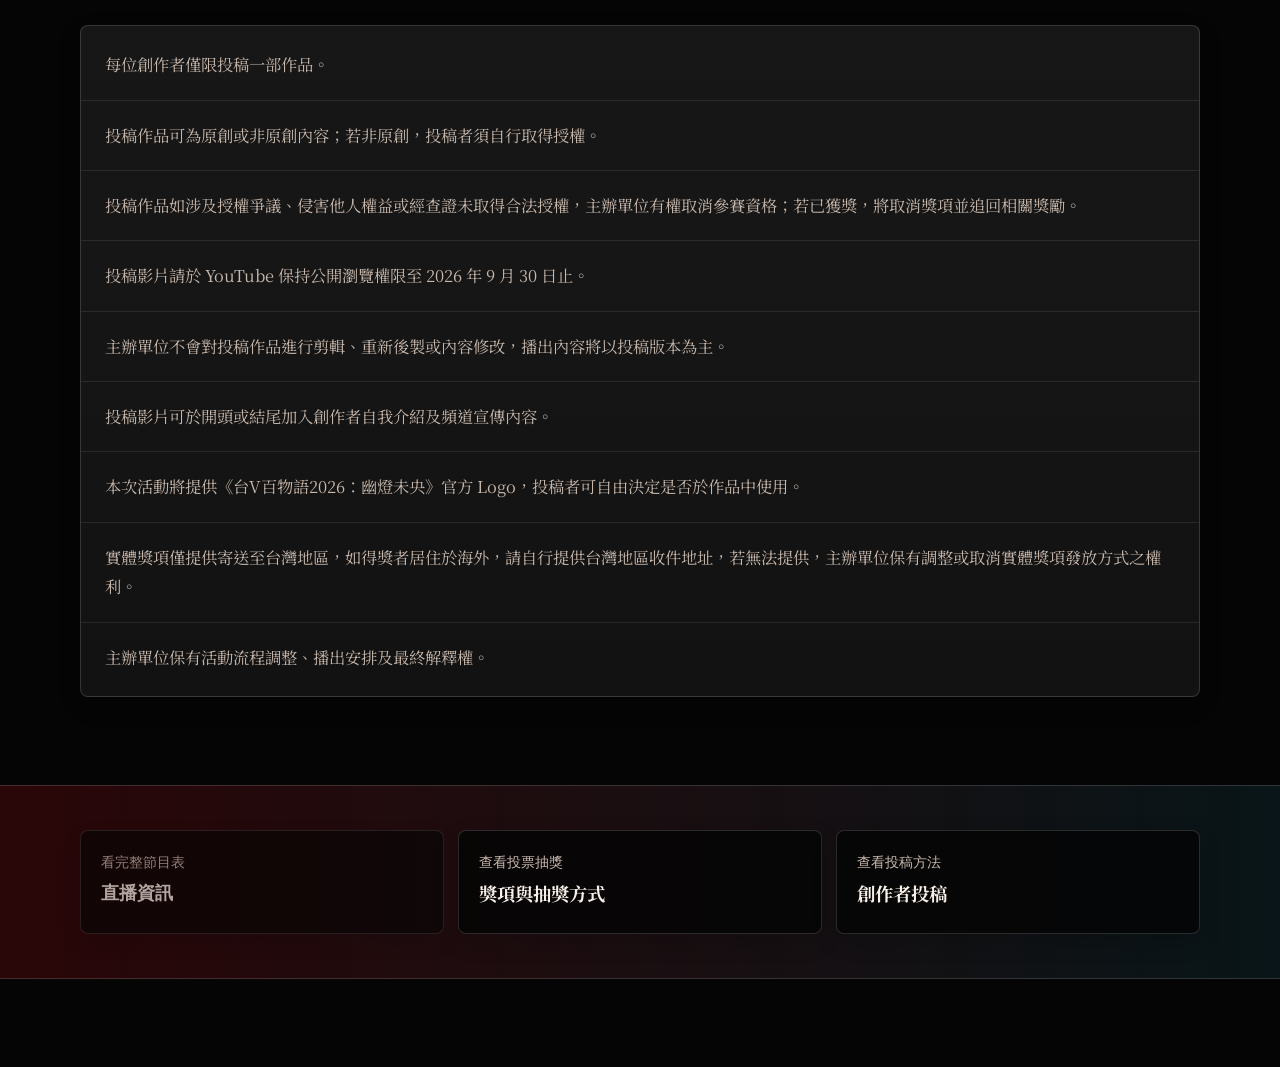
==== commit 388e8caf: "Add files via upload" ====
--- a/submission.html
+++ b/submission.html
@@ -26,6 +26,7 @@
         <a href="./submission.html" aria-current="page">投稿方法</a>
         <span class="nav-disabled" aria-disabled="true">百物語節目表</span>
         <span class="nav-disabled" aria-disabled="true">公開贊助招募</span>
+        <a href="./partners.html">合作夥伴</a>
         <a href="./vote.html">投票抽獎</a>
         <span class="nav-disabled" aria-disabled="true">得獎名單</span>
       </nav>
@@ -117,7 +118,7 @@
             </div>
             <div class="info-row">
               <h3>影片素材</h3>
-              <p>影片素材（若需要可使用）：<a class="inline-link" href="https://drive.google.com/drive/folders/1rFMM-yESCsVcdBQYsyGL1mBc983gBFST?usp=sharing" target="_blank" rel="noreferrer">公開投稿用_百物語素材</a><br /><span class="material-credit">感謝悠蜜 @yomiiivtuber 協助製作活動Logo</span></p>
+              <p>影片素材（若需要可使用）：<a class="inline-link" href="https://drive.google.com/drive/folders/1rFMM-yESCsVcdBQYsyGL1mBc983gBFST?usp=sharing" target="_blank" rel="noreferrer">公開投稿用_百物語素材</a><br /><span class="material-credit">感謝悠蜜協助製作活動Logo</span></p>
             </div>
           </article>
         </div>
@@ -246,17 +247,20 @@
       <div class="footer-sponsors" aria-label="贊助單位">
         <span class="footer-sponsor-label">贊助單位</span>
         <div class="footer-sponsor-logos">
+          <a class="footer-sponsor-logo footer-sponsor-logo-keychron" href="https://www.instagram.com/keychron_taiwan/" target="_blank" rel="noreferrer" aria-label="Keychron Taiwan Instagram">
+            <img src="./assets/keychron-badge.png" alt="Keychron" />
+          </a>
           <a class="footer-sponsor-logo footer-sponsor-logo-soundtide" href="https://www.instagram.com/soundtide_/" target="_blank" rel="noreferrer" aria-label="Soundtide 聲潮 Instagram">
             <img src="./assets/soundtide2.jpg" alt="Soundtide 聲潮" />
           </a>
           <a class="footer-sponsor-logo footer-sponsor-logo-escer" href="https://www.instagram.com/escer_studio/" target="_blank" rel="noreferrer" aria-label="異世客 ESCER Instagram">
-            <img src="./assets/escer-logo.png" alt="異世客 ESCER" />
+            <img src="./assets/escer-logo-cropped.png" alt="異世客 ESCER" />
           </a>
         </div>
       </div>
     </footer>
     <audio class="site-bgm" src="./assets/bgm.wav" loop preload="auto" aria-hidden="true"></audio>
-    <button class="site-bgm-toggle" type="button" aria-pressed="false">音樂 OFF</button>
+    <button class="site-bgm-toggle" type="button" aria-pressed="true">音樂 ON</button>
     <script src="./assets/site-bgm.js" defer></script>
   </body>
 </html>
--- a/styles.css
+++ b/styles.css
@@ -13,6 +13,8 @@
   --cyan: #3bd8ff;
   --gold: #d6b46a;
   --shadow: rgba(0, 0, 0, 0.65);
+  --header-height: 73px;
+  --fixed-footer-height: 88px;
 }
 
 * {
@@ -31,6 +33,7 @@
 body {
   position: relative;
   margin: 0;
+  padding-bottom: var(--fixed-footer-height);
   max-width: 100%;
   overflow-x: hidden;
   overflow-x: clip;
@@ -167,21 +170,59 @@
   pointer-events: none;
 }
 
-.hero-bg-logo {
+.hero-logo-stack {
   position: relative;
   grid-row: 1;
   align-self: center;
   justify-self: center;
   z-index: 1;
-  width: clamp(360px, 62vw, 1227px);
-  max-width: 90vw;
-  height: auto;
-  opacity: 0.68;
-  transform: none;
+  display: flex;
+  flex-direction: column;
+  align-items: center;
+  width: clamp(490px, 74.8vw, 1523px);
+  max-width: 96vw;
+  transform: translateY(-1.5svh);
+  pointer-events: none;
+}
+
+.hero-bg-logo-frame {
+  display: block;
+  width: 100%;
+  aspect-ratio: 842 / 282;
+  overflow: hidden;
   filter:
     drop-shadow(0 0 28px rgba(59, 216, 255, 0.3))
     drop-shadow(0 0 54px rgba(194, 15, 25, 0.28));
-  pointer-events: none;
+}
+
+.hero-bg-logo {
+  display: block;
+  width: 118.77%;
+  height: auto;
+  opacity: 0.68;
+  transform: translate(-7.8%, -21%);
+}
+
+.hero-sub-logo-frame {
+  display: block;
+  width: min(46%, 620px);
+  aspect-ratio: 2211 / 301;
+  margin-top: 8px;
+  overflow: hidden;
+  opacity: 0.72;
+  filter:
+    brightness(0.82)
+    saturate(0.88)
+    contrast(0.9)
+    drop-shadow(0 0 10px rgba(59, 216, 255, 0.12))
+    drop-shadow(0 0 16px rgba(194, 15, 25, 0.12));
+}
+
+.hero-sub-logo {
+  display: block;
+  width: 198.15%;
+  height: auto;
+  transform: translate(-24.28%, -77.45%);
 }
 
 .hero-content {
@@ -316,7 +357,8 @@
 .site-bgm-toggle {
   position: fixed;
   right: max(18px, env(safe-area-inset-right));
-  bottom: max(18px, env(safe-area-inset-bottom));
+  top: calc(var(--header-height) + 20px);
+  bottom: auto;
   z-index: 30;
   min-height: 40px;
   padding: 8px 12px;
@@ -333,6 +375,7 @@
   letter-spacing: 0;
   box-shadow: 0 10px 24px rgba(0, 0, 0, 0.28);
   backdrop-filter: blur(14px);
+  transform: translateY(-1px);
   cursor: pointer;
 }
 
@@ -696,7 +739,7 @@
   display: flex;
   justify-content: space-between;
   gap: 20px;
-  padding: 26px clamp(20px, 4vw, 56px);
+  padding: 18px clamp(20px, 4vw, 56px);
   color: var(--dim);
   background: var(--ink);
   font-family:
@@ -712,6 +755,12 @@
 
 .site-footer-sponsors {
   align-items: center;
+  position: fixed;
+  right: 0;
+  bottom: 0;
+  left: 0;
+  z-index: 35;
+  box-shadow: 0 -18px 40px rgba(0, 0, 0, 0.28);
 }
 
 .material-credit {
@@ -744,7 +793,7 @@
   display: flex;
   align-items: center;
   justify-content: flex-end;
-  gap: 10px;
+  gap: 18px;
   flex-wrap: wrap;
 }
 
@@ -754,6 +803,7 @@
   justify-content: center;
   width: auto;
   height: 52px;
+  opacity: 0.9;
   background: transparent;
   box-shadow: none;
 }
@@ -782,8 +832,27 @@
   height: 92%;
 }
 
+.footer-sponsor-logo-keychron {
+  width: 52px;
+  height: 52px;
+  padding: 0;
+  border: 0;
+  border-radius: 50%;
+  background: transparent;
+  overflow: hidden;
+  box-shadow:
+    0 0 0 1px rgba(255, 255, 255, 0.2),
+    0 10px 24px rgba(0, 0, 0, 0.28);
+}
+
+.footer-sponsor-logo-keychron img {
+  width: 100%;
+  height: 100%;
+  object-fit: cover;
+}
+
 .footer-sponsor-logo-escer {
-  width: 132px;
+  width: 116px;
   height: 52px;
 }
 
@@ -969,6 +1038,201 @@
   font-weight: 700;
   line-height: 1.55;
   word-break: normal;
+}
+
+.partners-hero {
+  position: relative;
+  padding: 132px 0 44px;
+}
+
+.partners-hero .section-inner,
+.partners-section .section-inner {
+  width: min(1120px, calc(100vw - 40px));
+}
+
+.partners-hero .page-summary {
+  overflow-wrap: anywhere;
+  word-break: break-all;
+}
+
+.partners-section {
+  position: relative;
+  padding: 0 0 78px;
+}
+
+.partners-stack {
+  display: grid;
+  gap: 28px;
+}
+
+.partner-card {
+  min-width: 0;
+  overflow: hidden;
+  border: 1px solid var(--line);
+  border-radius: 8px;
+  background:
+    linear-gradient(180deg, rgba(255, 255, 255, 0.05), rgba(255, 255, 255, 0.018)),
+    rgba(16, 16, 16, 0.86);
+  box-shadow: 0 14px 32px rgba(0, 0, 0, 0.26);
+}
+
+.partner-card-heading {
+  display: flex;
+  flex-wrap: wrap;
+  gap: 10px;
+  align-items: baseline;
+  padding: 24px 28px 22px;
+  border-bottom: 1px solid rgba(255, 255, 255, 0.1);
+}
+
+.partner-card-heading .eyebrow,
+.partner-card-heading h2 {
+  margin: 0;
+}
+
+.partner-card-heading h2 {
+  color: var(--text);
+  font-size: clamp(1.75rem, 3.4vw, 2.45rem);
+  line-height: 1.2;
+}
+
+.partner-list {
+  display: grid;
+}
+
+.partner-entry {
+  display: grid;
+  grid-template-columns: 112px minmax(0, 1fr);
+  gap: 24px;
+  align-items: center;
+  padding: 24px 28px;
+  border-bottom: 1px solid rgba(255, 255, 255, 0.09);
+}
+
+.partner-entry:last-child {
+  border-bottom: 0;
+}
+
+.partner-avatar {
+  display: inline-flex;
+  align-items: center;
+  justify-content: center;
+  width: 88px;
+  height: 88px;
+  color: var(--cyan);
+  text-decoration: none;
+}
+
+.partner-avatar img {
+  display: block;
+  max-width: 100%;
+  max-height: 100%;
+  object-fit: contain;
+}
+
+.partner-avatar-person {
+  border-radius: 50%;
+  overflow: hidden;
+  background: rgba(5, 5, 5, 0.35);
+  box-shadow: 0 12px 26px rgba(0, 0, 0, 0.26);
+}
+
+.partner-avatar-person img {
+  width: 100%;
+  height: 100%;
+  object-fit: cover;
+}
+
+.partner-avatar-brand {
+  width: 112px;
+  border-radius: 8px;
+}
+
+.partner-avatar-brand.partner-avatar-light {
+  width: 88px;
+}
+
+.partner-avatar-light {
+  border-radius: 50%;
+  background: rgba(255, 255, 255, 0.96);
+  overflow: hidden;
+  box-shadow:
+    0 0 0 1px rgba(255, 255, 255, 0.18),
+    0 12px 24px rgba(0, 0, 0, 0.24);
+}
+
+.partner-avatar-light img {
+  width: 82%;
+  height: 82%;
+}
+
+.partner-avatar-escer img {
+  width: 112%;
+  height: 112%;
+  max-width: none;
+  max-height: none;
+}
+
+.partner-avatar-placeholder {
+  border: 1px solid rgba(59, 216, 255, 0.35);
+  border-radius: 50%;
+  background: rgba(59, 216, 255, 0.08);
+  font-family:
+    "Noto Sans TC",
+    "Microsoft JhengHei",
+    sans-serif;
+  font-size: 1.25rem;
+  font-weight: 900;
+}
+
+.partner-copy {
+  min-width: 0;
+  max-width: 100%;
+}
+
+.partner-copy h3,
+.partner-copy p {
+  margin: 0;
+}
+
+.partner-copy h3 {
+  display: flex;
+  flex-wrap: wrap;
+  align-items: baseline;
+  column-gap: 10px;
+  row-gap: 2px;
+  color: var(--text);
+  font-size: clamp(1.25rem, 2.1vw, 1.55rem);
+  line-height: 1.35;
+}
+
+.partner-copy p {
+  margin-top: 8px;
+  color: var(--muted);
+  font-size: clamp(1rem, 1.2vw, 1.1rem);
+  line-height: 1.75;
+  overflow-wrap: break-word;
+  word-break: break-all;
+}
+
+.partner-copy .inline-link,
+.partner-link-disabled {
+  display: inline-flex;
+  margin-top: 12px;
+  font-family:
+    "Noto Sans TC",
+    "Microsoft JhengHei",
+    sans-serif;
+  font-size: 0.95rem;
+  font-weight: 800;
+}
+
+.partner-copy h3 .inline-link {
+  margin-top: 0;
+}
+
+.partner-link-disabled {
+  color: var(--dim);
 }
 
 .sponsor-dot {
@@ -1083,6 +1347,10 @@
 }
 
 @media (max-width: 880px) {
+  :root {
+    --header-height: 125px;
+  }
+
   .site-header {
     align-items: flex-start;
     flex-direction: column;
@@ -1134,6 +1402,11 @@
 }
 
 @media (max-width: 560px) {
+  :root {
+    --header-height: 150px;
+    --fixed-footer-height: 142px;
+  }
+
   .site-header {
     position: relative;
     overflow-x: auto;
@@ -1171,8 +1444,11 @@
   .hero {
     min-height: auto;
     grid-template-rows: calc(100svh - 150px) auto;
+    width: 100vw;
+    max-width: 100vw;
     padding: 0 18px 56px;
     background-position: center top;
+    overflow-x: clip;
   }
 
   h1,
@@ -1230,11 +1506,16 @@
     overflow-wrap: break-word;
   }
 
-  .hero-bg-logo {
-    display: block;
-    width: min(90vw, 520px);
-    max-width: 90vw;
-    transform: translateY(-4.5svh);
+  .hero-logo-stack {
+    width: min(105.6vw, 464px);
+    max-width: none;
+    transform: translate(0, -1svh);
+  }
+
+  .hero-sub-logo-frame {
+    width: 48%;
+    margin-top: -5.5%;
+    transform: none;
   }
 
   .hero-content {
@@ -1309,11 +1590,79 @@
 
   .site-footer {
     flex-direction: column;
+    gap: 14px;
+    padding: 14px 16px;
   }
 
   .footer-sponsors {
     align-items: flex-start;
+    flex-direction: column;
     justify-content: flex-start;
+    gap: 10px;
+    width: 100%;
     margin-left: 0;
   }
-}
+
+  .footer-sponsor-logos {
+    flex-wrap: nowrap;
+    gap: 12px;
+  }
+
+  .footer-sponsor-logo-escer {
+    width: min(108px, 30vw);
+  }
+
+  .partners-hero {
+    padding: 72px 0 36px;
+  }
+
+  .partners-hero .section-inner,
+  .partners-section .section-inner {
+    width: 342px;
+    margin-left: 16px;
+    margin-right: 0;
+  }
+
+  .partners-section {
+    padding-bottom: 56px;
+  }
+
+  .partners-stack {
+    gap: 22px;
+  }
+
+  .partner-card-heading {
+    grid-template-columns: 1fr;
+    gap: 6px;
+    padding: 22px 22px 18px;
+  }
+
+  .partner-entry {
+    grid-template-columns: 1fr;
+    gap: 14px;
+    padding: 22px;
+  }
+
+  .partners-hero .page-summary,
+  .partner-copy h3,
+  .partner-copy p {
+    overflow-wrap: anywhere;
+    word-break: normal;
+  }
+
+  .partner-avatar {
+    width: 82px;
+    height: 82px;
+  }
+
+  .partner-avatar-brand {
+    width: 112px;
+  }
+}
+
+@media (max-width: 340px) {
+  .partners-hero .section-inner,
+  .partners-section .section-inner {
+    width: 288px;
+  }
+}
